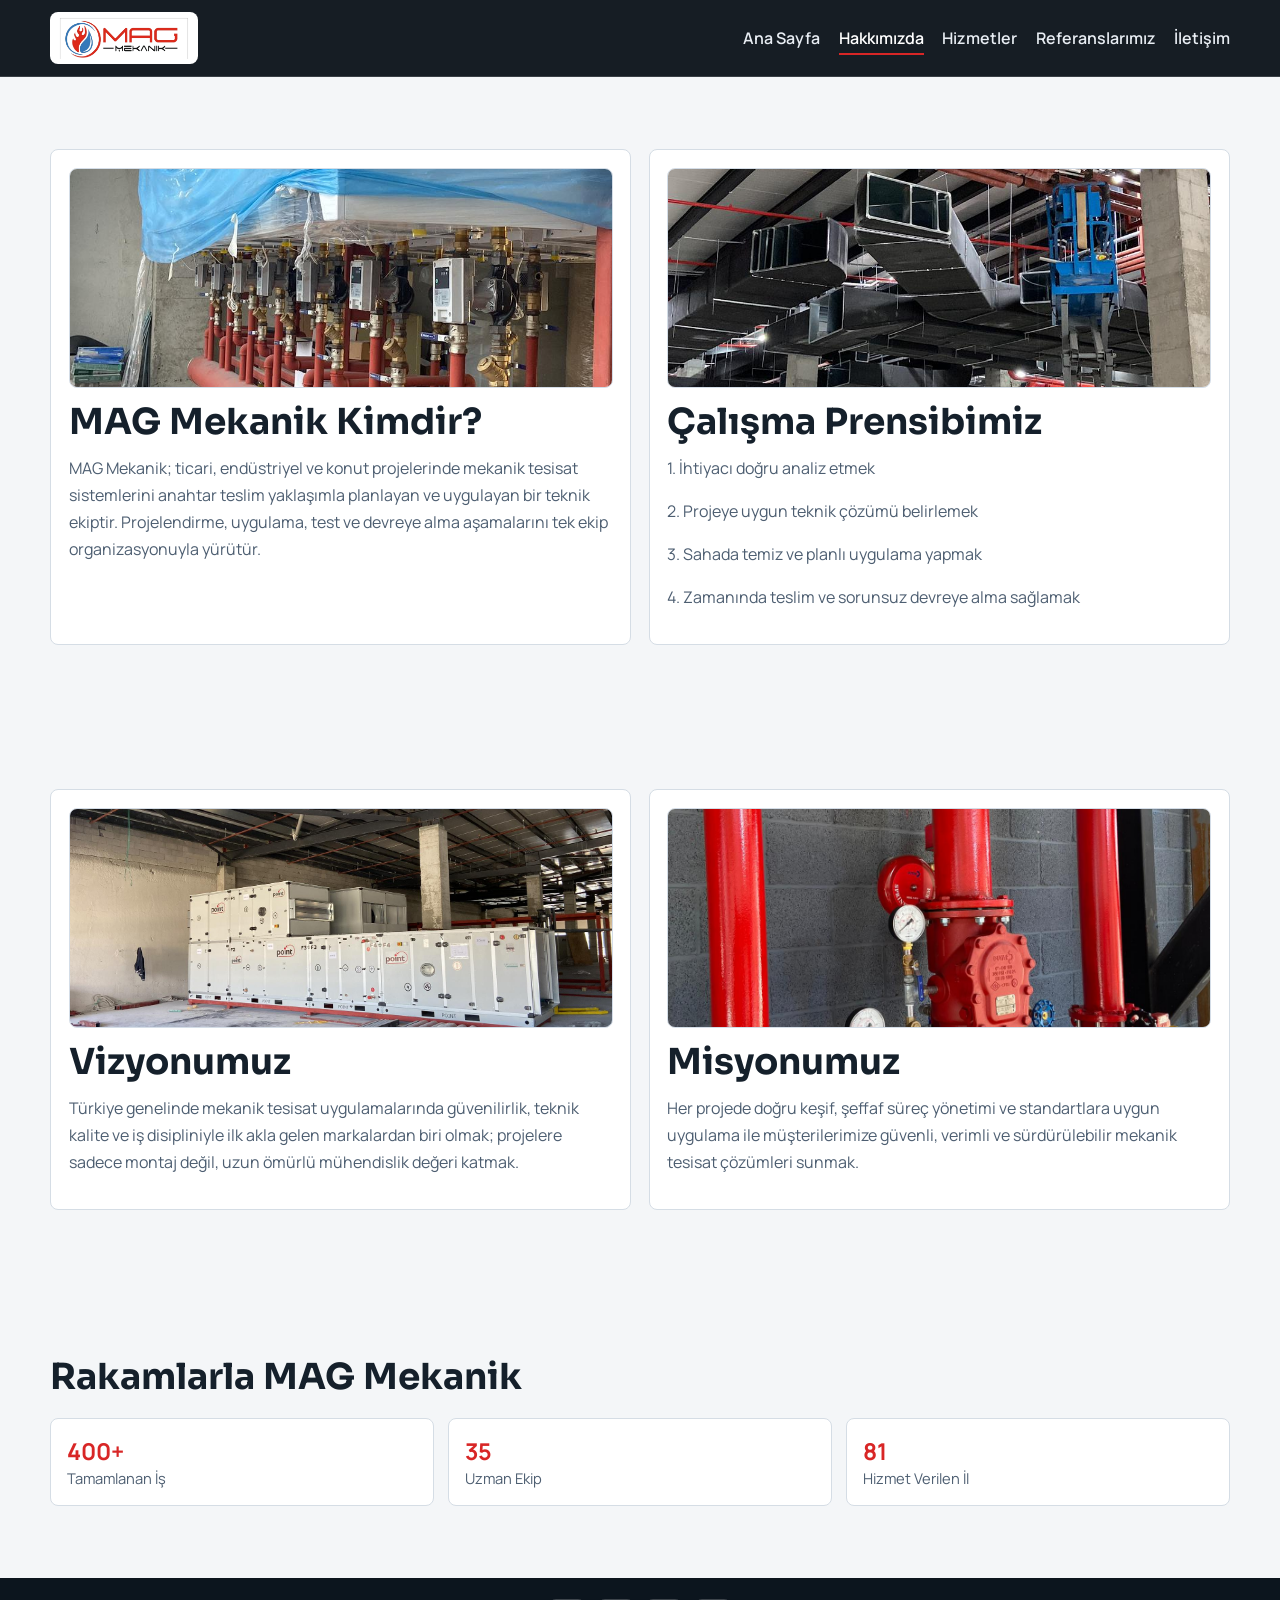
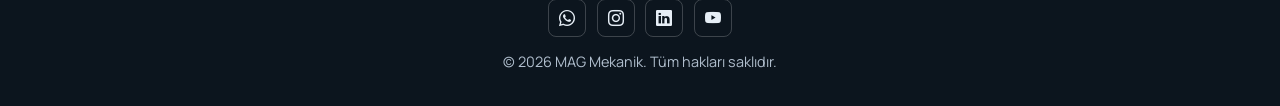
==== hakkimizda.html @ f4909c28 "Add files via upload" ====
<!DOCTYPE html>
<html lang="tr">
<head>
  <meta charset="UTF-8">
  <meta name="viewport" content="width=device-width, initial-scale=1.0">
  <title>MAG Mekanik | Hakkımızda</title>
  <meta name="description" content="MAG Mekanik hakkında bilgiler, çalışma prensipleri ve uzmanlık alanları.">
  <link rel="preconnect" href="https://fonts.googleapis.com">
  <link rel="preconnect" href="https://fonts.gstatic.com" crossorigin>
  <link href="https://fonts.googleapis.com/css2?family=Manrope:wght@400;500;600;700;800&family=Sora:wght@600;700;800&display=swap" rel="stylesheet">
  <link rel="stylesheet" href="https://cdn.jsdelivr.net/npm/bootstrap-icons@1.11.3/font/bootstrap-icons.min.css">
  <link rel="stylesheet" href="styles.css">
</head>
<body>
  <div class="page-wrap">
    <header class="topbar">
      <div class="container topbar-inner">
        <a class="brand" href="index.html" aria-label="MAG Mekanik">
          <img src="assets/mag-logo-clean.png" alt="MAG Mekanik logosu">
        </a>
        <button class="menu-btn" id="menuBtn" aria-label="Menüyü aç veya kapat">Menü</button>
        <ul class="menu" id="menu">
          <li><a href="index.html">Ana Sayfa</a></li>
          <li><a class="active" href="hakkimizda.html">Hakkımızda</a></li>
          <li><a href="hizmetler.html">Hizmetler</a></li>
          <li><a href="referanslar.html">Referanslarımız</a></li>
          <li><a href="iletisim.html">İletişim</a></li>
        </ul>
      </div>
    </header>

    <main>
      <section class="section">
        <div class="container">
          <div class="about-grid">
            <article class="panel about-card">
              <img class="about-thumb" src="assets/gallery/work-025.jpg" alt="MAG Mekanik saha uygulaması">
              <div>
                <h2>MAG Mekanik Kimdir?</h2>
                <p class="muted">
                  MAG Mekanik; ticari, endüstriyel ve konut projelerinde mekanik tesisat
                  sistemlerini anahtar teslim yaklaşımla planlayan ve uygulayan bir teknik ekiptir.
                  Projelendirme, uygulama, test ve devreye alma aşamalarını tek ekip organizasyonuyla yürütür.
                </p>
              </div>
            </article>

            <article class="panel about-card">
              <img class="about-thumb" src="assets/gallery/work-026.jpg" alt="MAG Mekanik proje süreci">
              <div>
                <h2>Çalışma Prensibimiz</h2>
                <p class="muted">1. İhtiyacı doğru analiz etmek</p>
                <p class="muted">2. Projeye uygun teknik çözümü belirlemek</p>
                <p class="muted">3. Sahada temiz ve planlı uygulama yapmak</p>
                <p class="muted">4. Zamanında teslim ve sorunsuz devreye alma sağlamak</p>
              </div>
            </article>
          </div>
        </div>
      </section>

      <section class="section">
        <div class="container">
          <div class="about-grid">
            <article class="panel about-card">
              <img class="about-thumb" src="assets/gallery/work-034.jpg" alt="MAG Mekanik kalite yaklaşımı">
              <div>
                <h2>Vizyonumuz</h2>
                <p class="muted">
                  Türkiye genelinde mekanik tesisat uygulamalarında güvenilirlik, teknik kalite
                  ve iş disipliniyle ilk akla gelen markalardan biri olmak; projelere sadece montaj değil,
                  uzun ömürlü mühendislik değeri katmak.
                </p>
              </div>
            </article>
            <article class="panel about-card">
              <img class="about-thumb" src="assets/gallery/work-032.jpg" alt="MAG Mekanik sürdürülebilir çözümler">
              <div>
                <h2>Misyonumuz</h2>
                <p class="muted">
                  Her projede doğru keşif, şeffaf süreç yönetimi ve standartlara uygun uygulama ile
                  müşterilerimize güvenli, verimli ve sürdürülebilir mekanik tesisat çözümleri sunmak.
                </p>
              </div>
            </article>
          </div>
        </div>
      </section>

      <section class="section">
        <div class="container">
          <h2>Rakamlarla MAG Mekanik</h2>
          <div class="stats-grid">
            <article><strong>400+</strong><span>Tamamlanan İş</span></article>
            <article><strong>35</strong><span>Uzman Ekip</span></article>
            <article><strong>81</strong><span>Hizmet Verilen İl</span></article>
          </div>
        </div>
      </section>
    </main>

    <footer class="footer">
      <div class="container">
        <div class="footer-social">
          <a href="https://wa.me/905415067615" target="_blank" rel="noopener noreferrer" aria-label="WhatsApp"><i class="bi bi-whatsapp"></i></a>
          <a href="https://www.instagram.com/" target="_blank" rel="noopener noreferrer" aria-label="Instagram"><i class="bi bi-instagram"></i></a>
          <a href="https://www.linkedin.com/" target="_blank" rel="noopener noreferrer" aria-label="LinkedIn"><i class="bi bi-linkedin"></i></a>
          <a href="https://www.youtube.com/" target="_blank" rel="noopener noreferrer" aria-label="YouTube"><i class="bi bi-youtube"></i></a>
        </div>
        <p>© <span id="year"></span> MAG Mekanik. Tüm hakları saklıdır.</p>
      </div>
    </footer>
  </div>
  <script src="main.js"></script>
</body>
</html>
---- styles.css ----
:root {
  --bg: #f4f6f8;
  --surface: #ffffff;
  --text: #15202b;
  --muted: #4d5e71;
  --line: #d5dde5;
  --brand-red: #d82626;
  --brand-blue: #2b7ec3;
  --dark: #0f1922;
}

*,
*::before,
*::after {
  box-sizing: border-box;
}

html {
  scroll-behavior: smooth;
}

body {
  margin: 0;
  font-family: "Manrope", sans-serif;
  color: var(--text);
  background: var(--bg);
}

a {
  color: inherit;
}

.container {
  width: min(1180px, calc(100% - 2.4rem));
  margin-inline: auto;
}

.page-wrap {
  min-height: 100vh;
  display: flex;
  flex-direction: column;
}

.topbar {
  position: sticky;
  top: 0;
  z-index: 30;
  background: rgba(10, 17, 25, 0.95);
  border-bottom: 1px solid rgba(255, 255, 255, 0.15);
  backdrop-filter: blur(4px);
}

.topbar-inner {
  display: flex;
  align-items: center;
  justify-content: space-between;
  min-height: 76px;
  gap: 1rem;
}

.brand {
  display: inline-flex;
  align-items: center;
  background: #fff;
  border-radius: 8px;
  padding: 0.3rem 0.55rem;
}

.brand img {
  height: 42px;
  width: auto;
  display: block;
}

.menu-btn {
  display: none;
  border: 1px solid rgba(255, 255, 255, 0.35);
  color: #fff;
  background: rgba(255, 255, 255, 0.12);
  border-radius: 8px;
  padding: 0.4rem 0.75rem;
  font: inherit;
  font-weight: 600;
}

.menu {
  list-style: none;
  display: flex;
  gap: 1.15rem;
  margin: 0;
  padding: 0;
}

.menu a {
  text-decoration: none;
  color: #e8edf3;
  font-weight: 600;
}

.menu a.active {
  color: #fff;
  border-bottom: 2px solid var(--brand-red);
  padding-bottom: 0.25rem;
}

.hero {
  position: relative;
  min-height: 72vh;
  color: #fff;
  display: grid;
  align-items: center;
  overflow: hidden;
}

.hero-slider {
  position: absolute;
  inset: 0;
}

.hero-slide {
  position: absolute;
  inset: 0;
  background-size: cover;
  background-position: center 42%;
  opacity: 0;
  transition: opacity 0.8s ease;
}

.hero-slide.active {
  opacity: 1;
}

.hero::before {
  content: "";
  position: absolute;
  inset: 0;
  background:
    linear-gradient(110deg, rgba(10, 17, 25, 0.9) 20%, rgba(10, 17, 25, 0.52) 65%, rgba(10, 17, 25, 0.25) 100%);
}

.hero-content {
  position: relative;
  z-index: 1;
  max-width: 740px;
  padding: 4.8rem 0;
}

.eyebrow {
  display: inline-block;
  border: 1px solid rgba(255, 255, 255, 0.25);
  border-radius: 999px;
  padding: 0.42rem 0.88rem;
  background: rgba(255, 255, 255, 0.1);
  font-size: 0.84rem;
  font-weight: 700;
  letter-spacing: 0.03em;
}

h1,
h2,
h3,
h4 {
  margin: 0;
  font-family: "Sora", sans-serif;
}

h1 {
  margin-top: 1rem;
  font-size: clamp(2rem, 4vw, 3.7rem);
  line-height: 1.14;
}

.hero p {
  max-width: 60ch;
  line-height: 1.7;
  margin: 1rem 0 0;
}

.button-row {
  display: flex;
  gap: 0.8rem;
  margin-top: 1.6rem;
  flex-wrap: wrap;
}

.btn {
  border-radius: 8px;
  padding: 0.76rem 1.2rem;
  text-decoration: none;
  border: 1px solid transparent;
  font-weight: 700;
}

.btn-primary {
  background: linear-gradient(120deg, var(--brand-red), #f05d5d);
  color: #240f0f;
}

.btn-ghost {
  border-color: rgba(255, 255, 255, 0.45);
  color: #fff;
  background: rgba(255, 255, 255, 0.08);
}

.section {
  padding: 4.5rem 0;
}

.section-dark {
  background: linear-gradient(180deg, #0f1822, #131f2b);
  color: #dbe6f1;
}

.section-dark .muted {
  color: #d0dde9;
}

.section-dark article {
  background: rgba(0, 0, 0, 0.28);
  border-color: rgba(255, 255, 255, 0.26);
}

.section-dark h3,
.section-dark p {
  color: #eef4fb;
}

.section h2 {
  font-size: clamp(1.5rem, 2.8vw, 2.35rem);
}

.muted {
  margin-top: 0.7rem;
  color: var(--muted);
  line-height: 1.68;
}

.split {
  display: grid;
  grid-template-columns: 1.1fr 1fr;
  gap: 1.4rem;
  align-items: start;
}

.panel {
  background: var(--surface);
  border: 1px solid var(--line);
  border-radius: 8px;
  padding: 1.1rem;
}

.about-grid {
  display: grid;
  grid-template-columns: 1fr 1fr;
  gap: 1.1rem;
}

.about-card {
  display: grid;
  grid-template-rows: 220px auto;
  gap: 0.7rem;
  height: 100%;
}

.about-thumb {
  width: 100%;
  height: 100%;
  object-fit: cover;
  border-radius: 8px;
  border: 1px solid #d4dde7;
}

.feature-grid {
  margin-top: 1.6rem;
  display: grid;
  grid-template-columns: repeat(5, minmax(0, 1fr));
  gap: 0.85rem;
}

.feature-card {
  position: relative;
  min-height: 220px;
  border-radius: 8px;
  overflow: hidden;
  color: #fff;
  text-decoration: none;
}

.feature-card::before {
  content: "";
  position: absolute;
  inset: 0;
  background-size: cover;
  background-position: center;
  filter: saturate(0.82) brightness(0.76);
}

.feature-card::after {
  content: "";
  position: absolute;
  inset: 0;
  background: linear-gradient(180deg, rgba(8, 12, 18, 0.2), rgba(8, 12, 18, 0.8));
}

.feature-card h3 {
  position: absolute;
  z-index: 1;
  bottom: 12px;
  left: 12px;
  right: 12px;
  font-size: 1rem;
  text-shadow: 0 2px 8px rgba(0, 0, 0, 0.6);
}

.feature-1::before { background-image: url("assets/gallery/work-031.jpg"); }
.feature-2::before { background-image: url("assets/gallery/work-023.jpg"); }
.feature-3::before { background-image: url("assets/gallery/work-021.jpg"); }
.feature-4::before { background-image: url("assets/gallery/work-040.jpg"); }
.feature-5::before { background-image: url("assets/gallery/work-033.jpg"); }

.service-grid,
.stats-grid {
  margin-top: 1.2rem;
  display: grid;
  grid-template-columns: repeat(3, minmax(0, 1fr));
  gap: 0.85rem;
}

.service-grid article,
.stats-grid article {
  background: #fff;
  border: 1px solid var(--line);
  border-radius: 8px;
  padding: 1rem;
}

.service-photo-grid .service-photo-card {
  position: relative;
  min-height: 260px;
  color: #fff;
  overflow: hidden;
  border-color: rgba(255, 255, 255, 0.15);
}

.service-photo-grid .service-photo-card::before {
  content: "";
  position: absolute;
  inset: 0;
  background-size: cover;
  background-position: center;
  filter: saturate(0.9) brightness(0.78);
}

.service-photo-grid .service-photo-card::after {
  content: "";
  position: absolute;
  inset: 0;
  background: linear-gradient(180deg, rgba(7, 10, 15, 0.12), rgba(7, 10, 15, 0.84));
}

.service-photo-grid .service-photo-card h3,
.service-photo-grid .service-photo-card p {
  position: relative;
  z-index: 1;
  color: #f4f8fc;
}

.service-photo-grid .service-photo-card h3 {
  margin-top: auto;
  font-size: 1.04rem;
}

.service-photo-grid .service-photo-card p {
  color: #dce7f2;
}

.service-photo-grid .svc-1::before { background-image: url("assets/gallery/work-031.jpg"); }
.service-photo-grid .svc-2::before { background-image: url("assets/gallery/work-023.jpg"); }
.service-photo-grid .svc-3::before { background-image: url("assets/gallery/work-021.jpg"); }
.service-photo-grid .svc-4::before { background-image: url("assets/gallery/work-040.jpg"); }
.service-photo-grid .svc-5::before { background-image: url("assets/gallery/work-033.jpg"); }
.service-photo-grid .svc-6::before { background-image: url("assets/gallery/work-035.jpg"); }

.timeline-wrap {
  background: #fff;
  border: 1px solid var(--line);
  border-radius: 8px;
  padding: 1.2rem;
}

.timeline-grid {
  margin-top: 1.1rem;
  display: grid;
  grid-template-columns: repeat(4, minmax(0, 1fr));
  gap: 0.85rem;
}

.timeline-grid article {
  background: #f9fbfd;
  border: 1px solid #dbe3eb;
  border-radius: 8px;
  padding: 0.95rem;
}

.timeline-grid strong {
  color: var(--brand-red);
  font-family: "Sora", sans-serif;
  font-size: 1.05rem;
}

.timeline-grid h3 {
  margin-top: 0.4rem;
  font-size: 1rem;
}

.cta-band {
  background: #fff;
  border: 1px solid var(--line);
  border-radius: 8px;
  padding: 1.4rem;
  display: grid;
  grid-template-columns: 1fr auto;
  align-items: center;
  gap: 1rem;
}

.stats-grid strong {
  display: block;
  color: var(--brand-red);
  font-size: 1.45rem;
}

.stats-grid span {
  color: var(--muted);
  font-size: 0.92rem;
}

.ref-head {
  display: flex;
  align-items: baseline;
  justify-content: space-between;
  gap: 1rem;
}

.ref-head a {
  text-decoration: none;
  color: var(--brand-blue);
  font-weight: 700;
}

.gallery-video {
  margin-top: 1rem;
  border-radius: 8px;
  overflow: hidden;
  border: 1px solid var(--line);
  background: #000;
}

.gallery-video video {
  width: 100%;
  display: block;
  max-height: 460px;
}

.gallery-grid {
  margin-top: 1rem;
  columns: 4 220px;
  column-gap: 0.9rem;
}

.gallery-grid a {
  display: block;
  margin-bottom: 0.9rem;
  border-radius: 8px;
  overflow: hidden;
  border: 1px solid var(--line);
  break-inside: avoid;
}

.gallery-grid img {
  width: 100%;
  height: auto;
  display: block;
}

.contact-page .section {
  padding-top: 3rem;
}

.contact-block h3 {
  margin-top: 1.05rem;
  font-size: 1.03rem;
  font-family: "Manrope", sans-serif;
}

.contact-block p {
  margin: 0.5rem 0;
  line-height: 1.65;
  color: #273646;
}

.map-wrap {
  margin-top: 1rem;
  border: 1px solid var(--line);
  border-radius: 8px;
  overflow: hidden;
}

.map-wrap iframe {
  width: 100%;
  height: 380px;
  border: 0;
  display: block;
}

.contact-form {
  margin-top: 1rem;
  display: grid;
  gap: 0.45rem;
}

.contact-form label {
  font-size: 0.92rem;
}

.contact-form input,
.contact-form textarea {
  font: inherit;
  border: 1px solid #c7d2dd;
  border-radius: 8px;
  padding: 0.7rem 0.8rem;
  background: #fff;
}

.footer {
  margin-top: auto;
  background: #0c151e;
  color: #b0becd;
  text-align: center;
  font-size: 0.9rem;
  padding: 1.3rem 0;
}

.footer-social {
  display: flex;
  align-items: center;
  justify-content: center;
  gap: 0.65rem;
  margin-bottom: 0.8rem;
}

.footer-social a {
  width: 38px;
  height: 38px;
  border-radius: 8px;
  border: 1px solid rgba(255, 255, 255, 0.2);
  display: inline-flex;
  align-items: center;
  justify-content: center;
  text-decoration: none;
  color: #e6eef6;
  transition: transform 0.2s ease, border-color 0.2s ease, background 0.2s ease;
}

.footer-social a:hover {
  transform: translateY(-2px);
  border-color: rgba(255, 255, 255, 0.45);
  background: rgba(255, 255, 255, 0.08);
}

.footer-social i {
  font-size: 1rem;
}

@media (max-width: 1080px) {
  .feature-grid {
    grid-template-columns: repeat(3, minmax(0, 1fr));
  }

  .timeline-grid {
    grid-template-columns: repeat(2, minmax(0, 1fr));
  }
}

@media (max-width: 900px) {
  .split,
  .service-grid,
  .stats-grid {
    grid-template-columns: 1fr 1fr;
  }

  .about-grid {
    grid-template-columns: 1fr;
  }

  .cta-band {
    grid-template-columns: 1fr;
  }

  .menu-btn {
    display: inline-block;
  }

  .menu {
    position: absolute;
    right: 1.2rem;
    top: 74px;
    width: min(290px, calc(100% - 2.4rem));
    border: 1px solid rgba(255, 255, 255, 0.2);
    border-radius: 8px;
    display: none;
    flex-direction: column;
    padding: 0.85rem;
    background: rgba(12, 21, 30, 0.98);
  }

  .menu.open {
    display: flex;
  }

  .gallery-grid {
    columns: 3 180px;
  }
}

@media (max-width: 680px) {
  .container {
    width: min(1180px, calc(100% - 1.2rem));
  }

  .feature-grid,
  .split,
  .about-grid,
  .service-grid,
  .stats-grid,
  .timeline-grid {
    grid-template-columns: 1fr;
  }

  .section {
    padding: 3.4rem 0;
  }

  .gallery-grid {
    columns: 2 140px;
  }
}
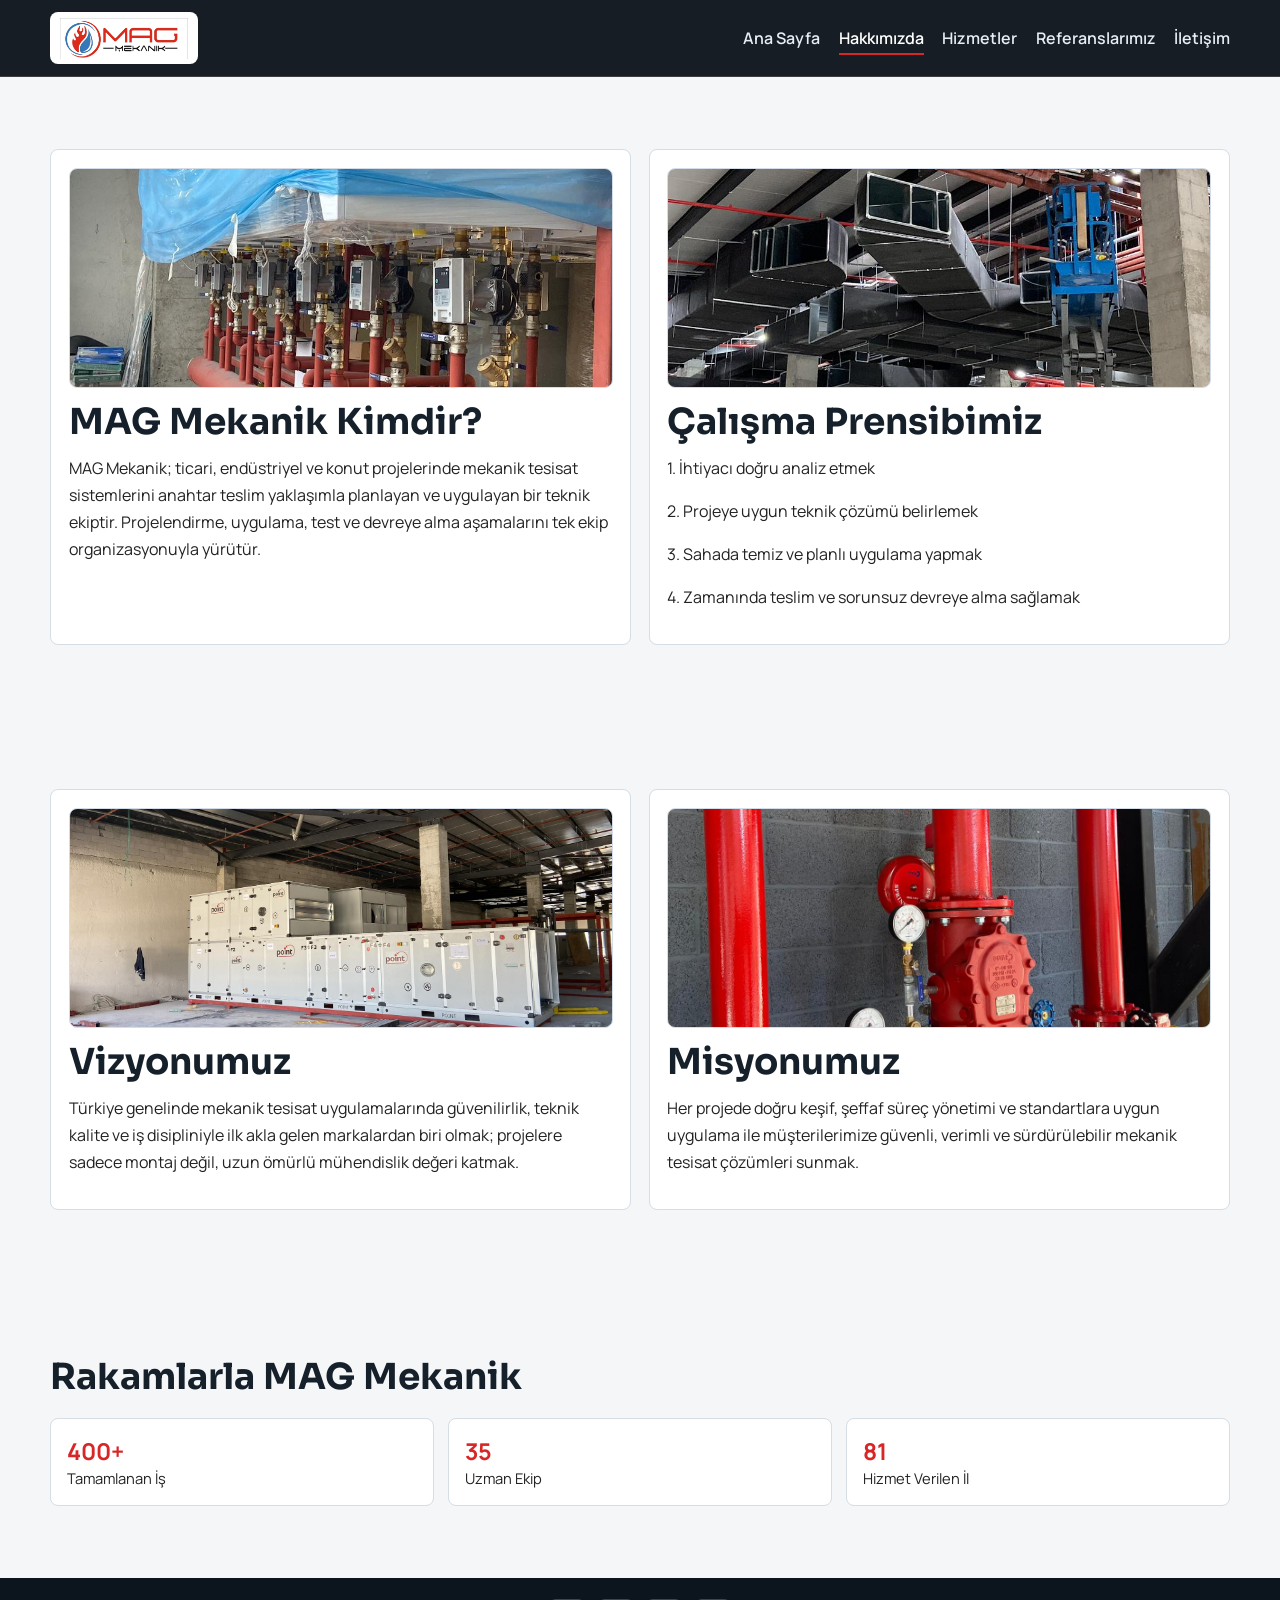
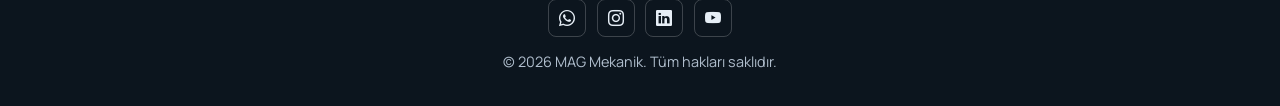
==== commit 9dc03040: "Update hakkimizda.html" ====
--- a/hakkimizda.html
+++ b/hakkimizda.html
@@ -4,6 +4,7 @@
   <meta charset="UTF-8">
   <meta name="viewport" content="width=device-width, initial-scale=1.0">
   <title>MAG Mekanik | Hakkımızda</title>
+  <link rel="icon" type="image/png" href="favicon.png.png">
   <meta name="description" content="MAG Mekanik hakkında bilgiler, çalışma prensipleri ve uzmanlık alanları.">
   <link rel="preconnect" href="https://fonts.googleapis.com">
   <link rel="preconnect" href="https://fonts.gstatic.com" crossorigin>
--- a/styles.css
+++ b/styles.css
@@ -2,7 +2,7 @@
   --bg: #f4f6f8;
   --surface: #ffffff;
   --text: #15202b;
-  --muted: #4d5e71;
+  --muted: #222222;
   --line: #d5dde5;
   --brand-red: #d82626;
   --brand-blue: #2b7ec3;
@@ -375,10 +375,10 @@
 }
 
 .service-photo-grid .svc-1::before { background-image: url("assets/gallery/work-031.jpg"); }
-.service-photo-grid .svc-2::before { background-image: url("assets/gallery/work-023.jpg"); }
+.service-photo-grid .svc-2::before { background-image: url("assets/gallery/work1.jpeg"); }
 .service-photo-grid .svc-3::before { background-image: url("assets/gallery/work-021.jpg"); }
 .service-photo-grid .svc-4::before { background-image: url("assets/gallery/work-040.jpg"); }
-.service-photo-grid .svc-5::before { background-image: url("assets/gallery/work-033.jpg"); }
+.service-photo-grid .svc-5::before { background-image: url("assets/gallery/work-017.jpg"); }
 .service-photo-grid .svc-6::before { background-image: url("assets/gallery/work-035.jpg"); }
 
 .timeline-wrap {
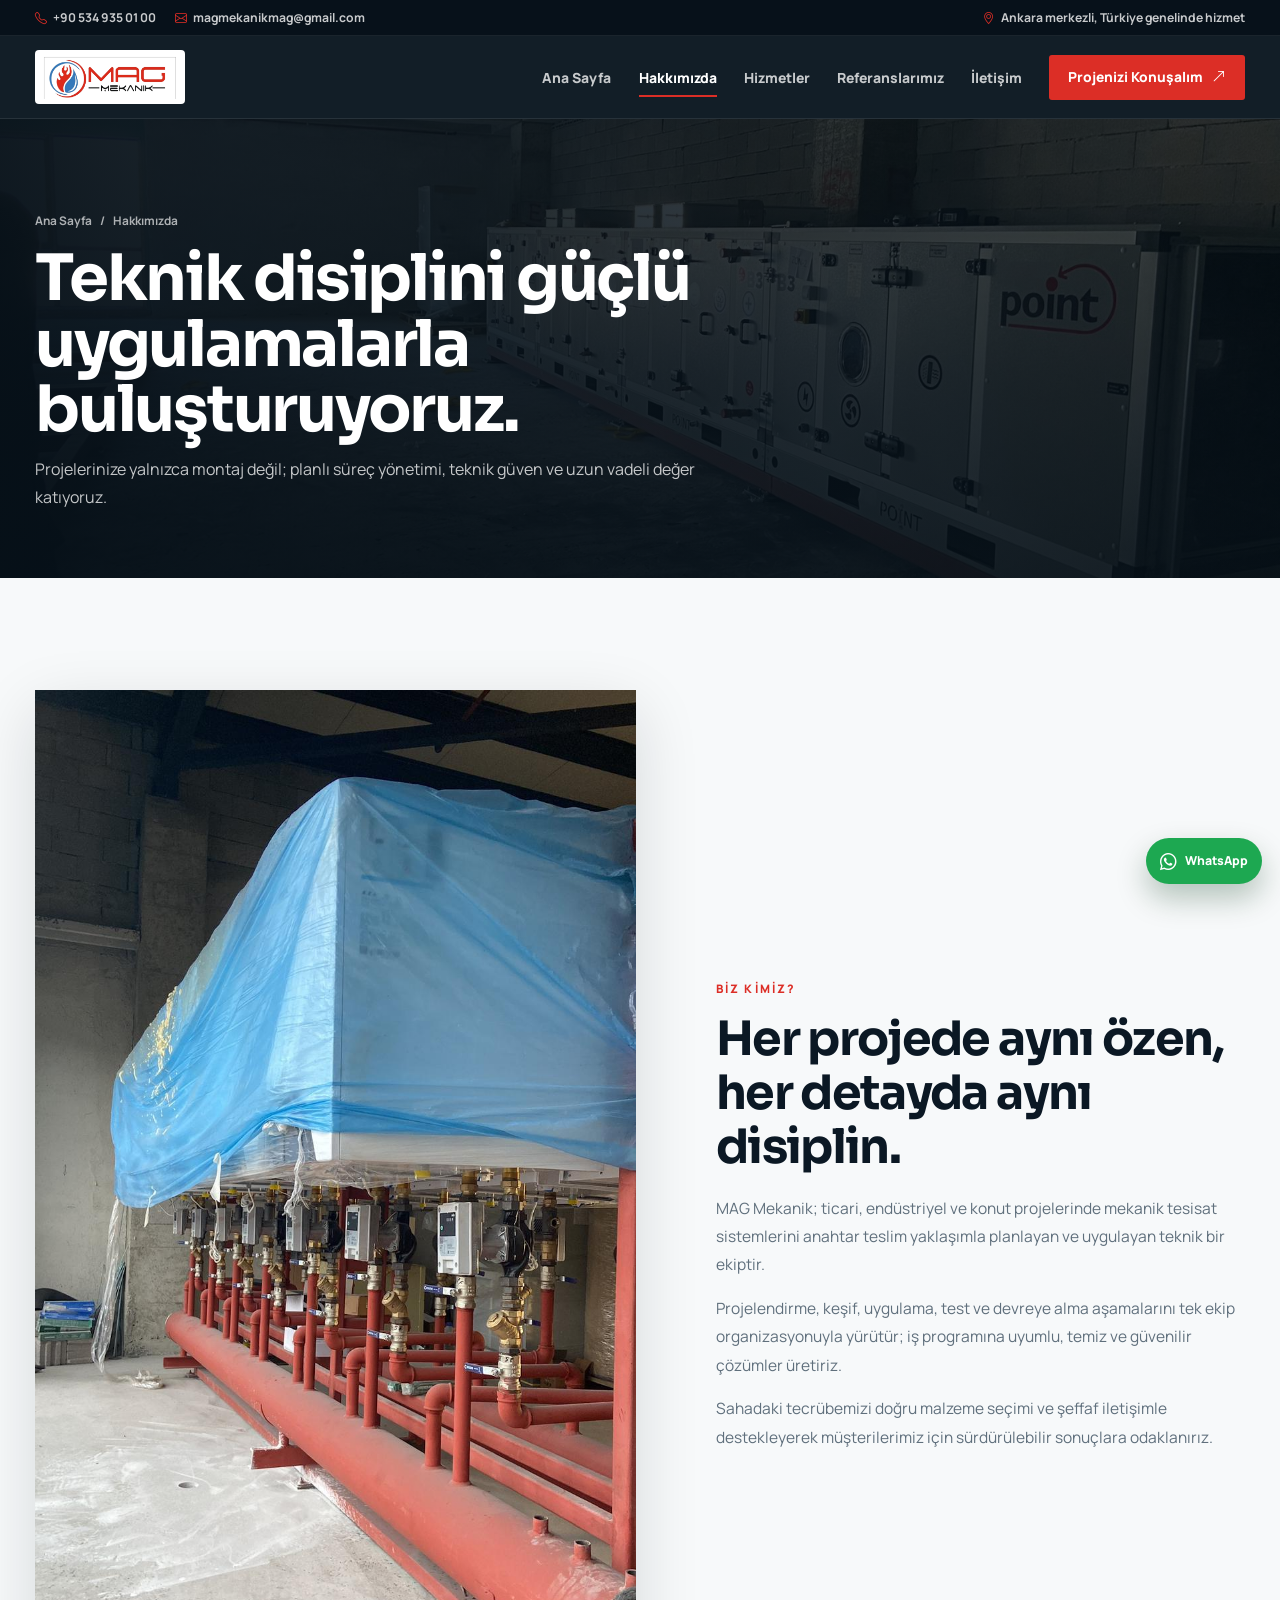
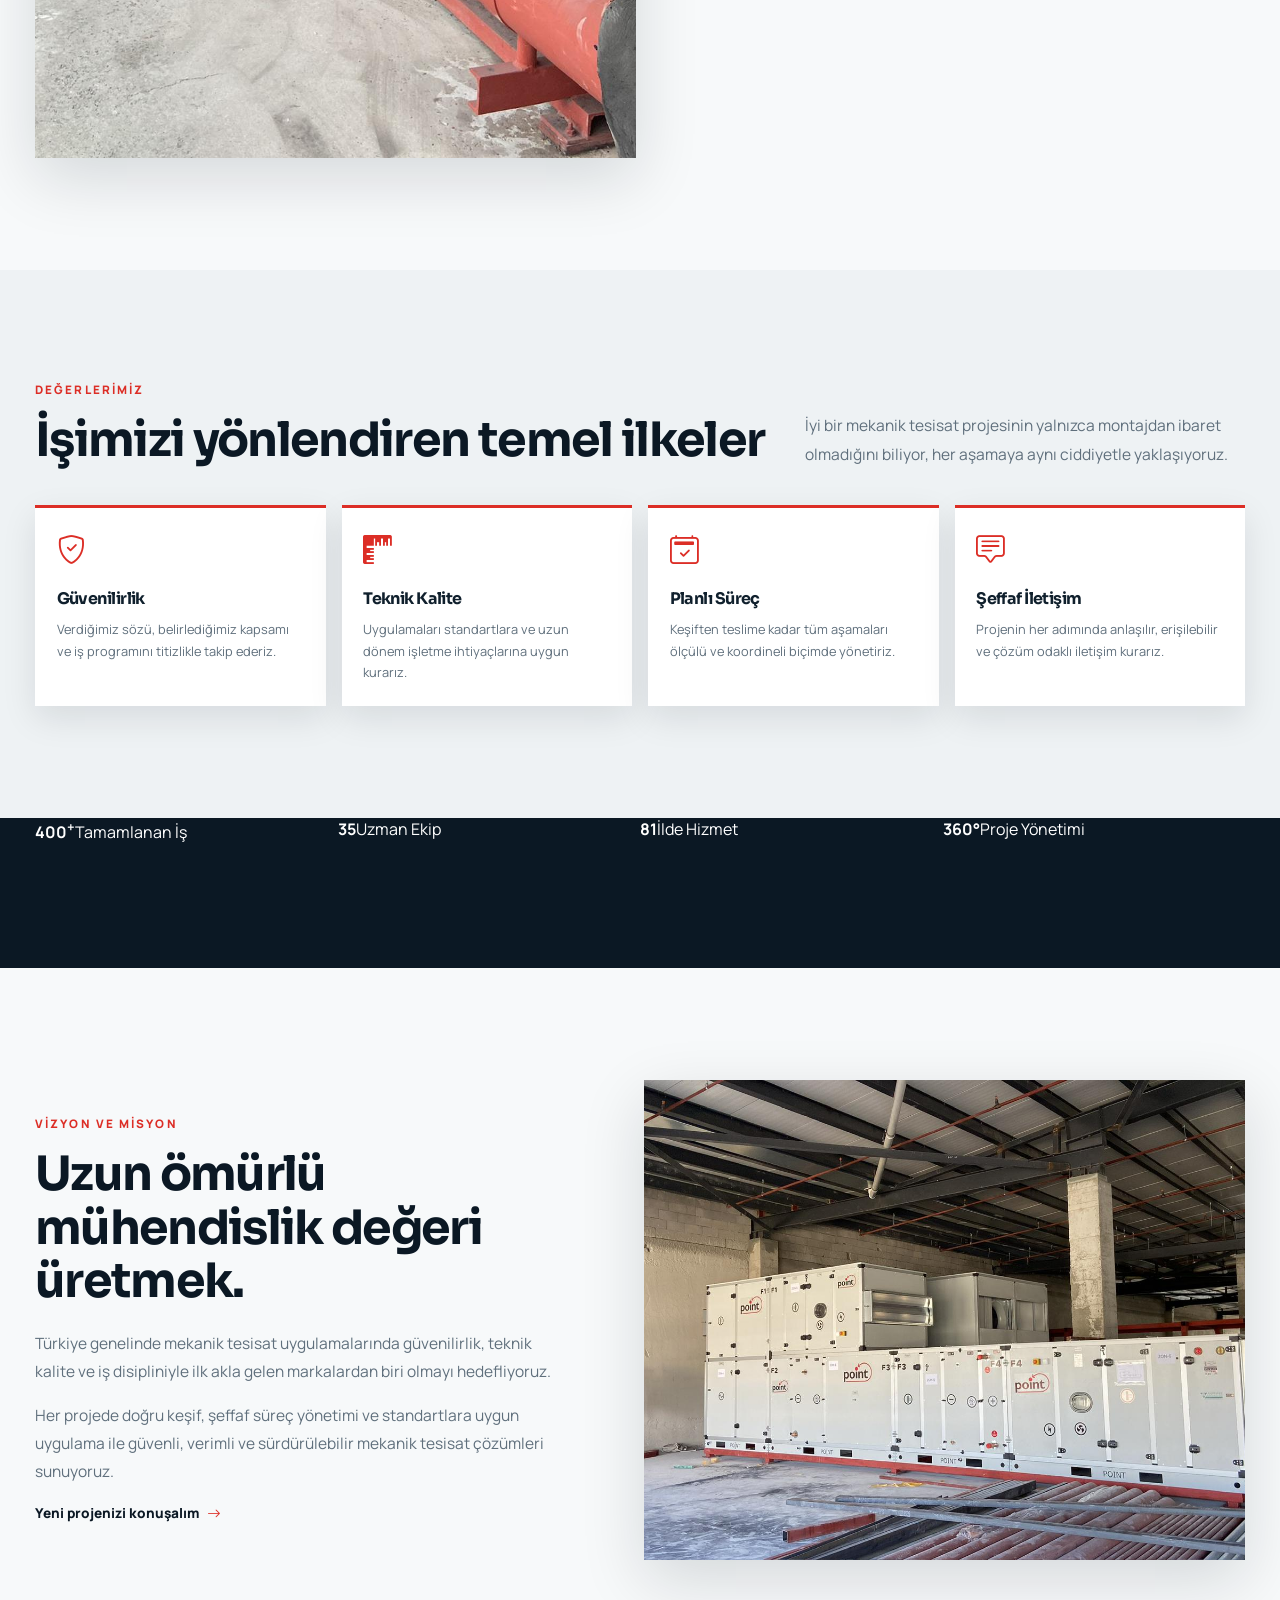
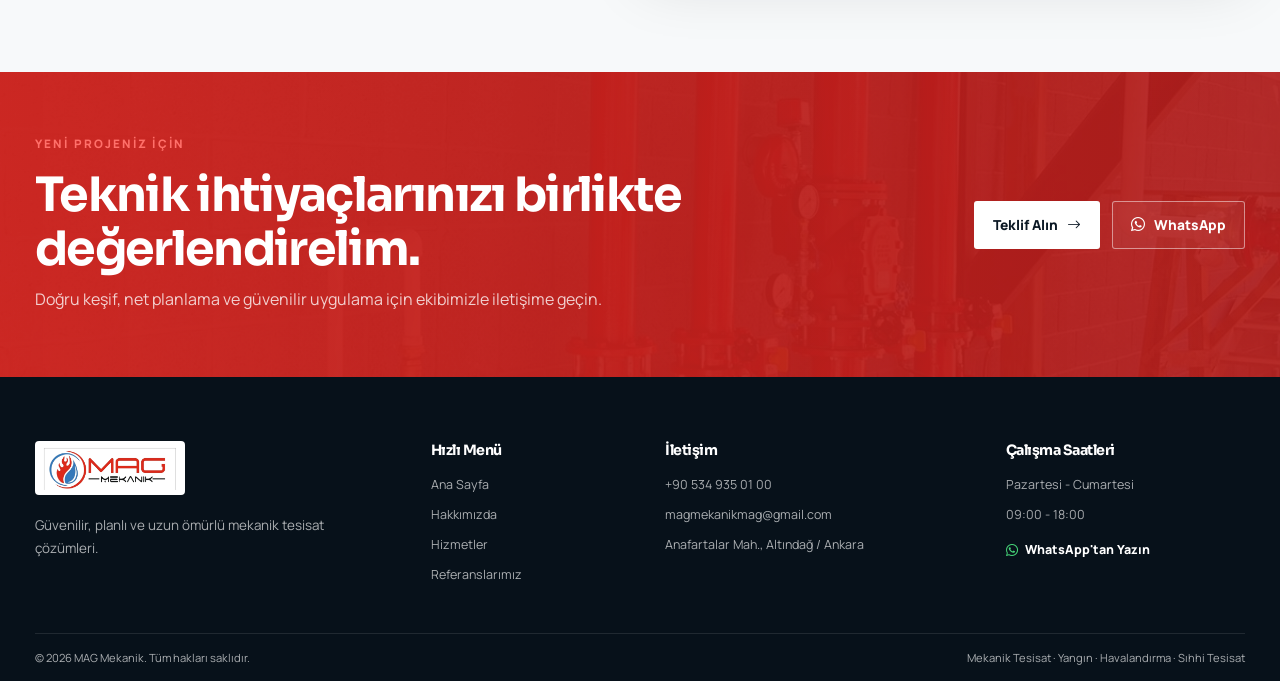
==== commit 3b14b0ce: "Add files via upload" ====
--- a/hakkimizda.html
+++ b/hakkimizda.html
@@ -3,9 +3,9 @@
 <head>
   <meta charset="UTF-8">
   <meta name="viewport" content="width=device-width, initial-scale=1.0">
-  <title>MAG Mekanik | Hakkımızda</title>
-  <link rel="icon" type="image/png" href="favicon.png.png">
-  <meta name="description" content="MAG Mekanik hakkında bilgiler, çalışma prensipleri ve uzmanlık alanları.">
+  <title>Hakkımızda | MAG Mekanik</title>
+  <meta name="description" content="MAG Mekanik'in kurumsal yaklaşımı, çalışma prensipleri, vizyonu ve mekanik tesisat uygulamalarındaki uzmanlığı hakkında bilgi alın.">
+  <link rel="icon" type="image/png" href="favicon.png">
   <link rel="preconnect" href="https://fonts.googleapis.com">
   <link rel="preconnect" href="https://fonts.gstatic.com" crossorigin>
   <link href="https://fonts.googleapis.com/css2?family=Manrope:wght@400;500;600;700;800&family=Sora:wght@600;700;800&display=swap" rel="stylesheet">
@@ -13,104 +13,133 @@
   <link rel="stylesheet" href="styles.css">
 </head>
 <body>
-  <div class="page-wrap">
-    <header class="topbar">
-      <div class="container topbar-inner">
-        <a class="brand" href="index.html" aria-label="MAG Mekanik">
-          <img src="assets/mag-logo-clean.png" alt="MAG Mekanik logosu">
-        </a>
-        <button class="menu-btn" id="menuBtn" aria-label="Menüyü aç veya kapat">Menü</button>
-        <ul class="menu" id="menu">
-          <li><a href="index.html">Ana Sayfa</a></li>
-          <li><a class="active" href="hakkimizda.html">Hakkımızda</a></li>
-          <li><a href="hizmetler.html">Hizmetler</a></li>
-          <li><a href="referanslar.html">Referanslarımız</a></li>
-          <li><a href="iletisim.html">İletişim</a></li>
-        </ul>
+  <div class="site-shell">
+    <div class="utility-bar">
+      <div class="container utility-inner">
+        <div class="utility-links">
+          <a href="tel:+905349350100"><i class="bi bi-telephone"></i> +90 534 935 01 00</a>
+          <a href="mailto:magmekanikmag@gmail.com"><i class="bi bi-envelope"></i> magmekanikmag@gmail.com</a>
+        </div>
+        <span><i class="bi bi-geo-alt"></i> Ankara merkezli, Türkiye genelinde hizmet</span>
+      </div>
+    </div>
+    <header class="site-header">
+      <div class="container header-inner">
+        <a class="brand" href="index.html" aria-label="MAG Mekanik ana sayfa"><img src="assets/mag-logo-clean.png" alt="MAG Mekanik logosu"></a>
+        <button class="menu-toggle" id="menuToggle" type="button" aria-label="Menüyü aç veya kapat" aria-expanded="false" aria-controls="siteNav"><span></span><span></span><span></span></button>
+        <nav class="site-nav" id="siteNav" aria-label="Ana menü">
+          <a href="index.html">Ana Sayfa</a>
+          <a class="active" href="hakkimizda.html">Hakkımızda</a>
+          <a href="hizmetler.html">Hizmetler</a>
+          <a href="referanslar.html">Referanslarımız</a>
+          <a href="iletisim.html">İletişim</a>
+          <a class="nav-cta" href="iletisim.html"><span>Projenizi Konuşalım</span><i class="bi bi-arrow-up-right"></i></a>
+        </nav>
       </div>
     </header>
 
     <main>
+      <section class="page-hero" style="background-image:url('assets/gallery/work-036.jpg')">
+        <div class="container page-hero-inner reveal">
+          <div class="breadcrumbs"><a href="index.html">Ana Sayfa</a><span>/</span><span>Hakkımızda</span></div>
+          <h1>Teknik disiplini güçlü uygulamalarla buluşturuyoruz.</h1>
+          <p>Projelerinize yalnızca montaj değil; planlı süreç yönetimi, teknik güven ve uzun vadeli değer katıyoruz.</p>
+        </div>
+      </section>
+
       <section class="section">
-        <div class="container">
-          <div class="about-grid">
-            <article class="panel about-card">
-              <img class="about-thumb" src="assets/gallery/work-025.jpg" alt="MAG Mekanik saha uygulaması">
-              <div>
-                <h2>MAG Mekanik Kimdir?</h2>
-                <p class="muted">
-                  MAG Mekanik; ticari, endüstriyel ve konut projelerinde mekanik tesisat
-                  sistemlerini anahtar teslim yaklaşımla planlayan ve uygulayan bir teknik ekiptir.
-                  Projelendirme, uygulama, test ve devreye alma aşamalarını tek ekip organizasyonuyla yürütür.
-                </p>
-              </div>
-            </article>
-
-            <article class="panel about-card">
-              <img class="about-thumb" src="assets/gallery/work-026.jpg" alt="MAG Mekanik proje süreci">
-              <div>
-                <h2>Çalışma Prensibimiz</h2>
-                <p class="muted">1. İhtiyacı doğru analiz etmek</p>
-                <p class="muted">2. Projeye uygun teknik çözümü belirlemek</p>
-                <p class="muted">3. Sahada temiz ve planlı uygulama yapmak</p>
-                <p class="muted">4. Zamanında teslim ve sorunsuz devreye alma sağlamak</p>
-              </div>
-            </article>
+        <div class="container content-grid">
+          <div class="content-media reveal"><img src="assets/gallery/work-025.jpg" alt="MAG Mekanik saha uygulaması"></div>
+          <div class="section-copy reveal">
+            <p class="section-tag">BİZ KİMİZ?</p>
+            <h2>Her projede aynı özen, her detayda aynı disiplin.</h2>
+            <p>
+              MAG Mekanik; ticari, endüstriyel ve konut projelerinde mekanik tesisat sistemlerini
+              anahtar teslim yaklaşımla planlayan ve uygulayan teknik bir ekiptir.
+            </p>
+            <p>
+              Projelendirme, keşif, uygulama, test ve devreye alma aşamalarını tek ekip
+              organizasyonuyla yürütür; iş programına uyumlu, temiz ve güvenilir çözümler üretiriz.
+            </p>
+            <p>
+              Sahadaki tecrübemizi doğru malzeme seçimi ve şeffaf iletişimle destekleyerek
+              müşterilerimiz için sürdürülebilir sonuçlara odaklanırız.
+            </p>
           </div>
         </div>
       </section>
 
-      <section class="section">
+      <section class="section services-section">
         <div class="container">
-          <div class="about-grid">
-            <article class="panel about-card">
-              <img class="about-thumb" src="assets/gallery/work-034.jpg" alt="MAG Mekanik kalite yaklaşımı">
-              <div>
-                <h2>Vizyonumuz</h2>
-                <p class="muted">
-                  Türkiye genelinde mekanik tesisat uygulamalarında güvenilirlik, teknik kalite
-                  ve iş disipliniyle ilk akla gelen markalardan biri olmak; projelere sadece montaj değil,
-                  uzun ömürlü mühendislik değeri katmak.
-                </p>
-              </div>
-            </article>
-            <article class="panel about-card">
-              <img class="about-thumb" src="assets/gallery/work-032.jpg" alt="MAG Mekanik sürdürülebilir çözümler">
-              <div>
-                <h2>Misyonumuz</h2>
-                <p class="muted">
-                  Her projede doğru keşif, şeffaf süreç yönetimi ve standartlara uygun uygulama ile
-                  müşterilerimize güvenli, verimli ve sürdürülebilir mekanik tesisat çözümleri sunmak.
-                </p>
-              </div>
-            </article>
+          <div class="section-heading reveal">
+            <div>
+              <p class="section-tag">DEĞERLERİMİZ</p>
+              <h2>İşimizi yönlendiren temel ilkeler</h2>
+            </div>
+            <p>İyi bir mekanik tesisat projesinin yalnızca montajdan ibaret olmadığını biliyor, her aşamaya aynı ciddiyetle yaklaşıyoruz.</p>
+          </div>
+          <div class="value-grid">
+            <article class="value-card reveal"><i class="bi bi-shield-check"></i><h3>Güvenilirlik</h3><p>Verdiğimiz sözü, belirlediğimiz kapsamı ve iş programını titizlikle takip ederiz.</p></article>
+            <article class="value-card reveal"><i class="bi bi-rulers"></i><h3>Teknik Kalite</h3><p>Uygulamaları standartlara ve uzun dönem işletme ihtiyaçlarına uygun kurarız.</p></article>
+            <article class="value-card reveal"><i class="bi bi-calendar2-check"></i><h3>Planlı Süreç</h3><p>Keşiften teslime kadar tüm aşamaları ölçülü ve koordineli biçimde yönetiriz.</p></article>
+            <article class="value-card reveal"><i class="bi bi-chat-square-text"></i><h3>Şeffaf İletişim</h3><p>Projenin her adımında anlaşılır, erişilebilir ve çözüm odaklı iletişim kurarız.</p></article>
           </div>
         </div>
       </section>
 
+      <section class="stats-dark">
+        <div class="container metrics-grid">
+          <article><strong>400<sup>+</sup></strong><span>Tamamlanan İş</span></article>
+          <article><strong>35</strong><span>Uzman Ekip</span></article>
+          <article><strong>81</strong><span>İlde Hizmet</span></article>
+          <article><strong>360°</strong><span>Proje Yönetimi</span></article>
+        </div>
+      </section>
+
       <section class="section">
-        <div class="container">
-          <h2>Rakamlarla MAG Mekanik</h2>
-          <div class="stats-grid">
-            <article><strong>400+</strong><span>Tamamlanan İş</span></article>
-            <article><strong>35</strong><span>Uzman Ekip</span></article>
-            <article><strong>81</strong><span>Hizmet Verilen İl</span></article>
+        <div class="container content-grid reverse">
+          <div class="content-media reveal"><img src="assets/gallery/work-034.jpg" alt="MAG Mekanik kalite yaklaşımı"></div>
+          <div class="section-copy reveal">
+            <p class="section-tag">VİZYON VE MİSYON</p>
+            <h2>Uzun ömürlü mühendislik değeri üretmek.</h2>
+            <p>
+              Türkiye genelinde mekanik tesisat uygulamalarında güvenilirlik, teknik kalite
+              ve iş disipliniyle ilk akla gelen markalardan biri olmayı hedefliyoruz.
+            </p>
+            <p>
+              Her projede doğru keşif, şeffaf süreç yönetimi ve standartlara uygun uygulama ile
+              güvenli, verimli ve sürdürülebilir mekanik tesisat çözümleri sunuyoruz.
+            </p>
+            <a class="text-link" href="iletisim.html">Yeni projenizi konuşalım <i class="bi bi-arrow-right"></i></a>
+          </div>
+        </div>
+      </section>
+
+      <section class="cta-section">
+        <div class="container cta-inner reveal">
+          <div>
+            <p class="section-tag section-tag-light">YENİ PROJENİZ İÇİN</p>
+            <h2>Teknik ihtiyaçlarınızı birlikte değerlendirelim.</h2>
+            <p>Doğru keşif, net planlama ve güvenilir uygulama için ekibimizle iletişime geçin.</p>
+          </div>
+          <div class="cta-actions">
+            <a class="btn btn-light" href="iletisim.html">Teklif Alın <i class="bi bi-arrow-right"></i></a>
+            <a class="btn btn-outline-light" href="https://wa.me/905415067615" target="_blank" rel="noopener noreferrer"><i class="bi bi-whatsapp"></i> WhatsApp</a>
           </div>
         </div>
       </section>
     </main>
 
-    <footer class="footer">
-      <div class="container">
-        <div class="footer-social">
-          <a href="https://wa.me/905415067615" target="_blank" rel="noopener noreferrer" aria-label="WhatsApp"><i class="bi bi-whatsapp"></i></a>
-          <a href="https://www.instagram.com/" target="_blank" rel="noopener noreferrer" aria-label="Instagram"><i class="bi bi-instagram"></i></a>
-          <a href="https://www.linkedin.com/" target="_blank" rel="noopener noreferrer" aria-label="LinkedIn"><i class="bi bi-linkedin"></i></a>
-          <a href="https://www.youtube.com/" target="_blank" rel="noopener noreferrer" aria-label="YouTube"><i class="bi bi-youtube"></i></a>
-        </div>
-        <p>© <span id="year"></span> MAG Mekanik. Tüm hakları saklıdır.</p>
+    <footer class="site-footer">
+      <div class="container footer-grid">
+        <div class="footer-brand"><a class="brand" href="index.html"><img src="assets/mag-logo-clean.png" alt="MAG Mekanik logosu"></a><p>Güvenilir, planlı ve uzun ömürlü mekanik tesisat çözümleri.</p></div>
+        <div><h3>Hızlı Menü</h3><ul class="footer-links"><li><a href="index.html">Ana Sayfa</a></li><li><a href="hakkimizda.html">Hakkımızda</a></li><li><a href="hizmetler.html">Hizmetler</a></li><li><a href="referanslar.html">Referanslarımız</a></li></ul></div>
+        <div><h3>İletişim</h3><ul class="footer-links"><li><a href="tel:+905349350100">+90 534 935 01 00</a></li><li><a href="mailto:magmekanikmag@gmail.com">magmekanikmag@gmail.com</a></li><li><a href="iletisim.html">Anafartalar Mah., Altındağ / Ankara</a></li></ul></div>
+        <div><h3>Çalışma Saatleri</h3><ul class="footer-links"><li>Pazartesi - Cumartesi</li><li>09:00 - 18:00</li></ul><a class="footer-whatsapp" href="https://wa.me/905415067615" target="_blank" rel="noopener noreferrer"><i class="bi bi-whatsapp"></i> WhatsApp'tan Yazın</a></div>
       </div>
+      <div class="container footer-bottom"><p>© <span data-year></span> MAG Mekanik. Tüm hakları saklıdır.</p><span>Mekanik Tesisat · Yangın · Havalandırma · Sıhhi Tesisat</span></div>
     </footer>
+    <a class="floating-whatsapp" href="https://wa.me/905415067615" target="_blank" rel="noopener noreferrer" aria-label="WhatsApp'tan yazın"><i class="bi bi-whatsapp"></i><span>WhatsApp</span></a>
   </div>
   <script src="main.js"></script>
 </body>
--- a/styles.css
+++ b/styles.css
@@ -1,12 +1,19 @@
 :root {
-  --bg: #f4f6f8;
-  --surface: #ffffff;
-  --text: #15202b;
-  --muted: #222222;
-  --line: #d5dde5;
-  --brand-red: #d82626;
-  --brand-blue: #2b7ec3;
-  --dark: #0f1922;
+  --navy-950: #07111a;
+  --navy-900: #0b1824;
+  --navy-850: #102130;
+  --navy-800: #142837;
+  --blue: #2d7fc3;
+  --blue-light: #7eb4df;
+  --red: #dc2e26;
+  --red-dark: #b91f1d;
+  --ink: #10202d;
+  --muted: #5f6f7c;
+  --line: #dfe6eb;
+  --paper: #f7f9fa;
+  --white: #ffffff;
+  --shadow: 0 20px 60px rgba(6, 18, 29, 0.14);
+  --shadow-small: 0 12px 32px rgba(6, 18, 29, 0.1);
 }
 
 *,
@@ -21,627 +28,1770 @@
 
 body {
   margin: 0;
-  font-family: "Manrope", sans-serif;
-  color: var(--text);
-  background: var(--bg);
+  color: var(--ink);
+  background: var(--paper);
+  font-family: "Manrope", Arial, sans-serif;
+}
+
+body.nav-open {
+  overflow: hidden;
 }
 
 a {
   color: inherit;
-}
-
-.container {
-  width: min(1180px, calc(100% - 2.4rem));
-  margin-inline: auto;
-}
-
-.page-wrap {
-  min-height: 100vh;
-  display: flex;
-  flex-direction: column;
-}
-
-.topbar {
-  position: sticky;
-  top: 0;
-  z-index: 30;
-  background: rgba(10, 17, 25, 0.95);
-  border-bottom: 1px solid rgba(255, 255, 255, 0.15);
-  backdrop-filter: blur(4px);
-}
-
-.topbar-inner {
-  display: flex;
-  align-items: center;
-  justify-content: space-between;
-  min-height: 76px;
-  gap: 1rem;
-}
-
-.brand {
-  display: inline-flex;
-  align-items: center;
-  background: #fff;
-  border-radius: 8px;
-  padding: 0.3rem 0.55rem;
-}
-
-.brand img {
-  height: 42px;
-  width: auto;
+  text-decoration: none;
+}
+
+img {
   display: block;
-}
-
-.menu-btn {
-  display: none;
-  border: 1px solid rgba(255, 255, 255, 0.35);
-  color: #fff;
-  background: rgba(255, 255, 255, 0.12);
-  border-radius: 8px;
-  padding: 0.4rem 0.75rem;
+  max-width: 100%;
+}
+
+button,
+input,
+textarea,
+select {
   font: inherit;
-  font-weight: 600;
-}
-
-.menu {
-  list-style: none;
-  display: flex;
-  gap: 1.15rem;
-  margin: 0;
-  padding: 0;
-}
-
-.menu a {
-  text-decoration: none;
-  color: #e8edf3;
-  font-weight: 600;
-}
-
-.menu a.active {
-  color: #fff;
-  border-bottom: 2px solid var(--brand-red);
-  padding-bottom: 0.25rem;
-}
-
-.hero {
-  position: relative;
-  min-height: 72vh;
-  color: #fff;
-  display: grid;
-  align-items: center;
-  overflow: hidden;
-}
-
-.hero-slider {
-  position: absolute;
-  inset: 0;
-}
-
-.hero-slide {
-  position: absolute;
-  inset: 0;
-  background-size: cover;
-  background-position: center 42%;
-  opacity: 0;
-  transition: opacity 0.8s ease;
-}
-
-.hero-slide.active {
-  opacity: 1;
-}
-
-.hero::before {
-  content: "";
-  position: absolute;
-  inset: 0;
-  background:
-    linear-gradient(110deg, rgba(10, 17, 25, 0.9) 20%, rgba(10, 17, 25, 0.52) 65%, rgba(10, 17, 25, 0.25) 100%);
-}
-
-.hero-content {
-  position: relative;
-  z-index: 1;
-  max-width: 740px;
-  padding: 4.8rem 0;
-}
-
-.eyebrow {
-  display: inline-block;
-  border: 1px solid rgba(255, 255, 255, 0.25);
-  border-radius: 999px;
-  padding: 0.42rem 0.88rem;
-  background: rgba(255, 255, 255, 0.1);
-  font-size: 0.84rem;
-  font-weight: 700;
-  letter-spacing: 0.03em;
 }
 
 h1,
 h2,
 h3,
-h4 {
-  margin: 0;
-  font-family: "Sora", sans-serif;
-}
-
-h1 {
-  margin-top: 1rem;
-  font-size: clamp(2rem, 4vw, 3.7rem);
-  line-height: 1.14;
-}
-
-.hero p {
-  max-width: 60ch;
-  line-height: 1.7;
-  margin: 1rem 0 0;
-}
-
-.button-row {
-  display: flex;
+p {
+  margin-top: 0;
+}
+
+h1,
+h2,
+h3 {
+  font-family: "Sora", Arial, sans-serif;
+  letter-spacing: -0.035em;
+}
+
+.container {
+  width: min(1210px, calc(100% - 3rem));
+  margin-inline: auto;
+}
+
+.site-shell {
+  min-height: 100vh;
+  overflow: hidden;
+}
+
+.utility-bar {
+  color: rgba(255, 255, 255, 0.78);
+  background: var(--navy-950);
+  border-bottom: 1px solid rgba(255, 255, 255, 0.08);
+  font-size: 0.76rem;
+  font-weight: 700;
+}
+
+.utility-inner,
+.utility-links {
+  display: flex;
+  align-items: center;
+  gap: 1.2rem;
+}
+
+.utility-inner {
+  justify-content: space-between;
+  min-height: 35px;
+}
+
+.utility-bar a,
+.utility-bar span {
+  display: inline-flex;
+  align-items: center;
+  gap: 0.38rem;
+}
+
+.utility-bar i {
+  color: var(--red);
+}
+
+.site-header {
+  position: sticky;
+  top: 0;
+  z-index: 60;
+  color: #fff;
+  background: rgba(9, 21, 31, 0.96);
+  border-bottom: 1px solid rgba(255, 255, 255, 0.09);
+  backdrop-filter: blur(18px);
+}
+
+.header-inner {
+  display: flex;
+  align-items: center;
+  justify-content: space-between;
+  gap: 1.5rem;
+  min-height: 82px;
+}
+
+.brand {
+  display: inline-flex;
+  flex-shrink: 0;
+  align-items: center;
+  padding: 0.34rem 0.52rem;
+  border-radius: 4px;
+  background: #fff;
+}
+
+.brand img {
+  width: auto;
+  height: 43px;
+}
+
+.site-nav {
+  display: flex;
+  align-items: center;
+  gap: 1.7rem;
+}
+
+.site-nav > a:not(.nav-cta) {
+  position: relative;
+  padding: 0.4rem 0;
+  color: rgba(255, 255, 255, 0.77);
+  font-size: 0.87rem;
+  font-weight: 800;
+  transition: color 0.2s ease;
+}
+
+.site-nav > a:not(.nav-cta)::after {
+  position: absolute;
+  right: 0;
+  bottom: -0.25rem;
+  left: 0;
+  height: 2px;
+  content: "";
+  background: var(--red);
+  transform: scaleX(0);
+  transform-origin: left;
+  transition: transform 0.24s ease;
+}
+
+.site-nav > a:hover,
+.site-nav > a.active {
+  color: #fff;
+}
+
+.site-nav > a:hover::after,
+.site-nav > a.active::after {
+  transform: scaleX(1);
+}
+
+.nav-cta,
+.btn {
+  display: inline-flex;
+  align-items: center;
+  justify-content: center;
+  gap: 0.55rem;
+  min-height: 48px;
+  padding: 0.78rem 1.12rem;
+  border: 1px solid transparent;
+  border-radius: 3px;
+  font-size: 0.86rem;
+  font-weight: 800;
+  line-height: 1;
+  transition: transform 0.2s ease, background 0.2s ease, border-color 0.2s ease, color 0.2s ease;
+}
+
+.nav-cta {
+  min-height: 45px;
+  color: #fff;
+  background: var(--red);
+}
+
+.nav-cta:hover,
+.btn:hover {
+  transform: translateY(-2px);
+}
+
+.menu-toggle {
+  display: none;
+  width: 46px;
+  height: 42px;
+  padding: 0;
+  cursor: pointer;
+  border: 1px solid rgba(255, 255, 255, 0.22);
+  border-radius: 3px;
+  background: transparent;
+}
+
+.menu-toggle span {
+  display: block;
+  width: 19px;
+  height: 2px;
+  margin: 4px auto;
+  background: #fff;
+  transition: transform 0.2s ease, opacity 0.2s ease;
+}
+
+.menu-toggle.open span:nth-child(1) {
+  transform: translateY(6px) rotate(45deg);
+}
+
+.menu-toggle.open span:nth-child(2) {
+  opacity: 0;
+}
+
+.menu-toggle.open span:nth-child(3) {
+  transform: translateY(-6px) rotate(-45deg);
+}
+
+.hero {
+  position: relative;
+  display: grid;
+  min-height: 760px;
+  color: #fff;
+  isolation: isolate;
+}
+
+.hero-slider,
+.hero-slide,
+.hero-overlay {
+  position: absolute;
+  inset: 0;
+}
+
+.hero-slide {
+  z-index: -3;
+  background-position: center;
+  background-size: cover;
+  opacity: 0;
+  transform: scale(1.03);
+  transition: opacity 1s ease, transform 8s linear;
+}
+
+.hero-slide.active {
+  opacity: 1;
+  transform: scale(1.1);
+}
+
+.hero-overlay {
+  z-index: -2;
+  background:
+    linear-gradient(90deg, rgba(6, 15, 23, 0.96) 0%, rgba(6, 15, 23, 0.88) 38%, rgba(6, 15, 23, 0.46) 72%, rgba(6, 15, 23, 0.5) 100%),
+    linear-gradient(180deg, rgba(6, 15, 23, 0.2), rgba(6, 15, 23, 0.58));
+}
+
+.hero::after {
+  position: absolute;
+  inset: 0;
+  z-index: -1;
+  pointer-events: none;
+  content: "";
+  background-image: linear-gradient(rgba(255,255,255,0.035) 1px, transparent 1px), linear-gradient(90deg, rgba(255,255,255,0.035) 1px, transparent 1px);
+  background-size: 80px 80px;
+  mask-image: linear-gradient(to right, #000, transparent 78%);
+}
+
+.hero-inner {
+  display: grid;
+  grid-template-columns: minmax(0, 1fr) 350px;
+  align-items: center;
+  gap: 3rem;
+  padding: 6rem 0 8rem;
+}
+
+.hero-copy {
+  max-width: 780px;
+}
+
+.eyebrow,
+.section-tag {
+  color: var(--red);
+  font-size: 0.73rem;
+  font-weight: 800;
+  letter-spacing: 0.18em;
+}
+
+.eyebrow {
+  display: flex;
+  align-items: center;
+  gap: 0.7rem;
+  margin-bottom: 1.3rem;
+  color: #fff;
+}
+
+.eyebrow span {
+  display: block;
+  width: 46px;
+  height: 2px;
+  background: var(--red);
+}
+
+.hero h1 {
+  max-width: 780px;
+  margin-bottom: 1.35rem;
+  font-size: clamp(3rem, 6vw, 5.35rem);
+  line-height: 1.04;
+}
+
+.hero-text {
+  max-width: 650px;
+  margin-bottom: 0;
+  color: rgba(255, 255, 255, 0.8);
+  font-size: 1.07rem;
+  line-height: 1.82;
+}
+
+.hero-actions,
+.cta-actions {
+  display: flex;
+  flex-wrap: wrap;
   gap: 0.8rem;
-  margin-top: 1.6rem;
-  flex-wrap: wrap;
-}
-
-.btn {
-  border-radius: 8px;
-  padding: 0.76rem 1.2rem;
-  text-decoration: none;
-  border: 1px solid transparent;
-  font-weight: 700;
+  margin-top: 2rem;
 }
 
 .btn-primary {
-  background: linear-gradient(120deg, var(--brand-red), #f05d5d);
-  color: #240f0f;
-}
-
-.btn-ghost {
-  border-color: rgba(255, 255, 255, 0.45);
-  color: #fff;
-  background: rgba(255, 255, 255, 0.08);
+  color: #fff;
+  background: var(--red);
+}
+
+.btn-primary:hover,
+.nav-cta:hover {
+  background: var(--red-dark);
+}
+
+.btn-outline-light {
+  color: #fff;
+  border-color: rgba(255, 255, 255, 0.48);
+  background: rgba(255, 255, 255, 0.05);
+}
+
+.btn-outline-light:hover {
+  border-color: #fff;
+  background: rgba(255, 255, 255, 0.13);
+}
+
+.btn-dark {
+  color: #fff;
+  background: var(--navy-900);
+}
+
+.btn-dark:hover {
+  background: var(--navy-800);
+}
+
+.btn-light {
+  color: var(--navy-900);
+  background: #fff;
+}
+
+.hero-card {
+  align-self: end;
+  margin-bottom: 2.5rem;
+  padding: 1.65rem;
+  background: rgba(9, 22, 33, 0.78);
+  border-top: 3px solid var(--red);
+  box-shadow: var(--shadow);
+  backdrop-filter: blur(18px);
+}
+
+.hero-card-label {
+  margin-bottom: 0.65rem;
+  color: var(--blue-light);
+  font-size: 0.68rem;
+  font-weight: 800;
+  letter-spacing: 0.17em;
+}
+
+.hero-card h2 {
+  margin-bottom: 1.1rem;
+  font-size: 1.2rem;
+  line-height: 1.42;
+}
+
+.check-list {
+  display: grid;
+  gap: 0.72rem;
+  margin: 0 0 1.25rem;
+  padding: 0;
+  list-style: none;
+}
+
+.check-list li {
+  display: flex;
+  gap: 0.56rem;
+  color: rgba(255, 255, 255, 0.76);
+  font-size: 0.78rem;
+  line-height: 1.5;
+}
+
+.check-list i {
+  color: var(--red);
+  font-size: 1rem;
+}
+
+.hero-card a {
+  color: #fff;
+  font-size: 0.8rem;
+  font-weight: 800;
+}
+
+.hero-scroll {
+  position: absolute;
+  bottom: 2.2rem;
+  left: 50%;
+  display: flex;
+  align-items: center;
+  gap: 0.55rem;
+  color: rgba(255,255,255,0.65);
+  font-size: 0.7rem;
+  font-weight: 800;
+  letter-spacing: 0.17em;
+  transform: translateX(-50%);
+}
+
+.hero-scroll i {
+  color: var(--red);
+}
+
+.metrics {
+  color: #fff;
+  background: var(--navy-900);
+  border-top: 1px solid rgba(255,255,255,0.08);
+}
+
+.metrics-grid {
+  display: grid;
+  grid-template-columns: repeat(4, minmax(0, 1fr));
+}
+
+.metrics article {
+  display: flex;
+  align-items: center;
+  gap: 0.8rem;
+  min-height: 116px;
+  padding: 1.4rem;
+  border-right: 1px solid rgba(255,255,255,0.1);
+}
+
+.metrics article:first-child {
+  border-left: 1px solid rgba(255,255,255,0.1);
+}
+
+.metrics strong {
+  color: var(--red);
+  font-family: "Sora", Arial, sans-serif;
+  font-size: 2.25rem;
+  letter-spacing: -0.08em;
+}
+
+.metrics sup {
+  top: -0.55em;
+  font-size: 1.2rem;
+}
+
+.metrics span {
+  max-width: 100px;
+  color: rgba(255, 255, 255, 0.72);
+  font-size: 0.78rem;
+  font-weight: 800;
+  letter-spacing: 0.04em;
+  line-height: 1.45;
 }
 
 .section {
-  padding: 4.5rem 0;
-}
-
-.section-dark {
-  background: linear-gradient(180deg, #0f1822, #131f2b);
-  color: #dbe6f1;
-}
-
-.section-dark .muted {
-  color: #d0dde9;
-}
-
-.section-dark article {
-  background: rgba(0, 0, 0, 0.28);
-  border-color: rgba(255, 255, 255, 0.26);
-}
-
-.section-dark h3,
-.section-dark p {
-  color: #eef4fb;
-}
-
-.section h2 {
-  font-size: clamp(1.5rem, 2.8vw, 2.35rem);
-}
-
-.muted {
-  margin-top: 0.7rem;
+  padding: 7rem 0;
+}
+
+.intro-grid {
+  display: grid;
+  grid-template-columns: minmax(0, 0.93fr) minmax(0, 1fr);
+  align-items: center;
+  gap: 6rem;
+}
+
+.image-stack {
+  position: relative;
+  padding: 0 2.7rem 4.4rem 0;
+}
+
+.image-stack-main {
+  width: 100%;
+  height: 540px;
+  object-fit: cover;
+  box-shadow: var(--shadow);
+}
+
+.image-stack-small {
+  position: absolute;
+  right: 0;
+  bottom: 0;
+  width: 48%;
+  height: 210px;
+  object-fit: cover;
+  border: 8px solid var(--paper);
+  box-shadow: var(--shadow-small);
+}
+
+.image-badge {
+  position: absolute;
+  bottom: 0.45rem;
+  left: -1.6rem;
+  display: flex;
+  align-items: center;
+  gap: 0.7rem;
+  min-width: 190px;
+  padding: 1.1rem;
+  color: #fff;
+  background: var(--red);
+}
+
+.image-badge strong {
+  padding-right: 0.7rem;
+  font-family: "Sora", Arial, sans-serif;
+  font-size: 1.35rem;
+  border-right: 1px solid rgba(255,255,255,0.42);
+}
+
+.image-badge span {
+  font-size: 0.67rem;
+  font-weight: 800;
+  letter-spacing: 0.06em;
+  line-height: 1.45;
+}
+
+.section-tag {
+  margin-bottom: 1rem;
+}
+
+.section-copy h2,
+.section-heading h2 {
+  max-width: 730px;
+  margin-bottom: 1.25rem;
+  color: var(--navy-900);
+  font-size: clamp(2rem, 3.7vw, 3.2rem);
+  line-height: 1.13;
+}
+
+.section-copy > p:not(.section-tag),
+.section-heading > p,
+.section-heading div + p {
   color: var(--muted);
-  line-height: 1.68;
-}
-
-.split {
-  display: grid;
-  grid-template-columns: 1.1fr 1fr;
-  gap: 1.4rem;
-  align-items: start;
-}
-
-.panel {
-  background: var(--surface);
-  border: 1px solid var(--line);
-  border-radius: 8px;
-  padding: 1.1rem;
-}
-
-.about-grid {
-  display: grid;
-  grid-template-columns: 1fr 1fr;
-  gap: 1.1rem;
-}
-
-.about-card {
-  display: grid;
-  grid-template-rows: 220px auto;
-  gap: 0.7rem;
-  height: 100%;
-}
-
-.about-thumb {
+  font-size: 0.97rem;
+  line-height: 1.82;
+}
+
+.mini-features {
+  display: grid;
+  grid-template-columns: repeat(2, minmax(0, 1fr));
+  gap: 0.8rem;
+  margin: 1.75rem 0;
+}
+
+.mini-features article {
+  display: flex;
+  align-items: center;
+  gap: 0.72rem;
+  padding: 0.9rem;
+  border-left: 2px solid var(--red);
+  background: #fff;
+  box-shadow: var(--shadow-small);
+}
+
+.mini-features i {
+  color: var(--red);
+  font-size: 1.35rem;
+}
+
+.mini-features span {
+  display: grid;
+  gap: 0.16rem;
+  color: var(--muted);
+  font-size: 0.73rem;
+}
+
+.mini-features strong {
+  color: var(--navy-900);
+  font-size: 0.82rem;
+}
+
+.text-link {
+  display: inline-flex;
+  align-items: center;
+  gap: 0.5rem;
+  color: var(--navy-900);
+  font-size: 0.85rem;
+  font-weight: 800;
+}
+
+.text-link i {
+  color: var(--red);
+}
+
+.services-section {
+  background: #eef2f4;
+}
+
+.section-heading {
+  display: flex;
+  align-items: end;
+  justify-content: space-between;
+  gap: 2rem;
+  margin-bottom: 2.3rem;
+}
+
+.section-heading h2 {
+  margin-bottom: 0;
+}
+
+.section-heading > p,
+.section-heading div + p {
+  max-width: 440px;
+  margin-bottom: 0;
+}
+
+.services-grid {
+  display: grid;
+  grid-template-columns: repeat(3, minmax(0, 1fr));
+  gap: 1rem;
+}
+
+.service-card {
+  position: relative;
+  min-height: 350px;
+  overflow: hidden;
+  color: #fff;
+  background: var(--navy-900);
+  box-shadow: 0 13px 30px rgba(10,25,37,0.12);
+}
+
+.service-card img,
+.project-card img,
+.detail-image {
   width: 100%;
   height: 100%;
   object-fit: cover;
-  border-radius: 8px;
-  border: 1px solid #d4dde7;
-}
-
-.feature-grid {
-  margin-top: 1.6rem;
-  display: grid;
-  grid-template-columns: repeat(5, minmax(0, 1fr));
-  gap: 0.85rem;
-}
-
-.feature-card {
-  position: relative;
-  min-height: 220px;
-  border-radius: 8px;
-  overflow: hidden;
-  color: #fff;
-  text-decoration: none;
-}
-
-.feature-card::before {
-  content: "";
+  transition: transform 0.5s ease;
+}
+
+.service-card:hover img,
+.project-card:hover img {
+  transform: scale(1.07);
+}
+
+.service-card-overlay {
   position: absolute;
   inset: 0;
-  background-size: cover;
-  background-position: center;
-  filter: saturate(0.82) brightness(0.76);
-}
-
-.feature-card::after {
-  content: "";
+  background: linear-gradient(180deg, rgba(5, 14, 22, 0.1), rgba(5, 14, 22, 0.92));
+}
+
+.service-card > div:last-child {
+  position: absolute;
+  right: 1.2rem;
+  bottom: 1.2rem;
+  left: 1.2rem;
+}
+
+.service-number {
+  position: absolute;
+  top: 1.1rem;
+  left: 1.1rem;
+  color: rgba(255,255,255,0.8);
+  font-family: "Sora", Arial, sans-serif;
+  font-size: 0.75rem;
+}
+
+.service-card h3 {
+  margin-bottom: 0.42rem;
+  font-size: 1.15rem;
+  letter-spacing: -0.04em;
+}
+
+.service-card p {
+  max-width: 270px;
+  margin-bottom: 0;
+  color: rgba(255,255,255,0.66);
+  font-size: 0.78rem;
+  line-height: 1.55;
+}
+
+.service-card i {
+  position: absolute;
+  right: 0;
+  bottom: 0;
+  display: grid;
+  width: 34px;
+  height: 34px;
+  color: #fff;
+  background: var(--red);
+  place-items: center;
+}
+
+.section-action {
+  margin-top: 1.6rem;
+  text-align: center;
+}
+
+.dark-section {
+  color: #fff;
+  background:
+    linear-gradient(90deg, rgba(7,17,26,0.96), rgba(7,17,26,0.92)),
+    url("assets/gallery/work-032.jpg") center / cover;
+}
+
+.dark-layout {
+  display: grid;
+  grid-template-columns: minmax(0, 0.9fr) minmax(0, 1.1fr);
+  align-items: center;
+  gap: 5rem;
+}
+
+.section-tag-light {
+  color: #ff706a;
+}
+
+.dark-section .section-copy h2,
+.cta-section h2 {
+  color: #fff;
+}
+
+.dark-section .section-copy > p:not(.section-tag) {
+  color: rgba(255,255,255,0.67);
+}
+
+.advantage-list {
+  border-top: 1px solid rgba(255,255,255,0.16);
+}
+
+.advantage-list article {
+  display: grid;
+  grid-template-columns: 54px 1fr;
+  gap: 1rem;
+  padding: 1.35rem 0;
+  border-bottom: 1px solid rgba(255,255,255,0.16);
+}
+
+.advantage-list span {
+  color: var(--red);
+  font-family: "Sora", Arial, sans-serif;
+  font-size: 0.85rem;
+}
+
+.advantage-list h3 {
+  margin-bottom: 0.48rem;
+  font-size: 1.03rem;
+}
+
+.advantage-list p {
+  margin-bottom: 0;
+  color: rgba(255,255,255,0.62);
+  font-size: 0.85rem;
+  line-height: 1.68;
+}
+
+.projects-section {
+  background: #fff;
+}
+
+.project-showcase {
+  display: grid;
+  grid-template-columns: 1.3fr 0.7fr;
+  grid-template-rows: repeat(2, 255px);
+  gap: 1rem;
+}
+
+.project-card {
+  position: relative;
+  overflow: hidden;
+  background: var(--navy-900);
+}
+
+.project-card::after {
   position: absolute;
   inset: 0;
-  background: linear-gradient(180deg, rgba(8, 12, 18, 0.2), rgba(8, 12, 18, 0.8));
-}
-
-.feature-card h3 {
+  content: "";
+  background: linear-gradient(180deg, transparent 42%, rgba(6,16,24,0.8));
+}
+
+.project-card-large {
+  grid-row: 1 / span 2;
+}
+
+.project-card span {
   position: absolute;
+  bottom: 1rem;
+  left: 1.1rem;
   z-index: 1;
-  bottom: 12px;
-  left: 12px;
-  right: 12px;
+  color: #fff;
+  font-size: 0.68rem;
+  font-weight: 800;
+  letter-spacing: 0.13em;
+}
+
+.process-section {
+  background: #eef2f4;
+}
+
+.process-grid {
+  display: grid;
+  grid-template-columns: repeat(4, minmax(0, 1fr));
+  gap: 1px;
+  background: #d6e0e6;
+  border: 1px solid #d6e0e6;
+}
+
+.process-grid article {
+  position: relative;
+  min-height: 260px;
+  padding: 1.4rem;
+  background: #fff;
+}
+
+.process-grid strong {
+  color: #ccd7de;
+  font-family: "Sora", Arial, sans-serif;
+  font-size: 2.7rem;
+  letter-spacing: -0.1em;
+}
+
+.process-grid i {
+  position: absolute;
+  top: 1.55rem;
+  right: 1.5rem;
+  color: var(--red);
+  font-size: 1.8rem;
+}
+
+.process-grid h3 {
+  margin-top: 2.8rem;
+  margin-bottom: 0.7rem;
   font-size: 1rem;
-  text-shadow: 0 2px 8px rgba(0, 0, 0, 0.6);
-}
-
-.feature-1::before { background-image: url("assets/gallery/work-031.jpg"); }
-.feature-2::before { background-image: url("assets/gallery/work-023.jpg"); }
-.feature-3::before { background-image: url("assets/gallery/work-021.jpg"); }
-.feature-4::before { background-image: url("assets/gallery/work-040.jpg"); }
-.feature-5::before { background-image: url("assets/gallery/work-033.jpg"); }
-
-.service-grid,
-.stats-grid {
-  margin-top: 1.2rem;
-  display: grid;
-  grid-template-columns: repeat(3, minmax(0, 1fr));
-  gap: 0.85rem;
-}
-
-.service-grid article,
-.stats-grid article {
+}
+
+.process-grid p {
+  margin-bottom: 0;
+  color: var(--muted);
+  font-size: 0.82rem;
+  line-height: 1.72;
+}
+
+.cta-section {
+  color: #fff;
+  background:
+    linear-gradient(90deg, rgba(204, 37, 32, 0.98), rgba(177, 28, 26, 0.92)),
+    url("assets/gallery/work-031.jpg") center / cover;
+}
+
+.cta-inner {
+  display: flex;
+  align-items: center;
+  justify-content: space-between;
+  gap: 2rem;
+  padding: 4rem 0;
+}
+
+.cta-section h2 {
+  max-width: 680px;
+  margin-bottom: 0.65rem;
+  font-size: clamp(2rem, 3.7vw, 3.2rem);
+  line-height: 1.14;
+}
+
+.cta-section p:not(.section-tag) {
+  max-width: 650px;
+  margin-bottom: 0;
+  color: rgba(255,255,255,0.78);
+  line-height: 1.7;
+}
+
+.cta-actions {
+  flex-shrink: 0;
+  margin-top: 0;
+}
+
+.site-footer {
+  color: rgba(255,255,255,0.66);
+  background: var(--navy-950);
+}
+
+.footer-grid {
+  display: grid;
+  grid-template-columns: 1.42fr 0.78fr 1.2fr 0.95fr;
+  gap: 2.4rem;
+  padding: 4rem 0 3rem;
+}
+
+.footer-brand .brand {
+  margin-bottom: 1.15rem;
+}
+
+.footer-brand p {
+  max-width: 290px;
+  margin-bottom: 0;
+  font-size: 0.84rem;
+  line-height: 1.72;
+}
+
+.site-footer h3 {
+  margin-bottom: 1rem;
+  color: #fff;
+  font-size: 0.89rem;
+}
+
+.footer-links {
+  display: grid;
+  gap: 0.64rem;
+  margin: 0;
+  padding: 0;
+  list-style: none;
+  font-size: 0.78rem;
+  line-height: 1.58;
+}
+
+.footer-links a:hover {
+  color: #fff;
+}
+
+.footer-whatsapp {
+  display: inline-flex;
+  align-items: center;
+  gap: 0.45rem;
+  margin-top: 1rem;
+  color: #fff;
+  font-size: 0.78rem;
+  font-weight: 800;
+}
+
+.footer-whatsapp i {
+  color: #45d277;
+}
+
+.footer-bottom {
+  display: flex;
+  align-items: center;
+  justify-content: space-between;
+  gap: 1rem;
+  padding: 1rem 0;
+  border-top: 1px solid rgba(255,255,255,0.1);
+  font-size: 0.7rem;
+}
+
+.footer-bottom p {
+  margin-bottom: 0;
+}
+
+.floating-whatsapp {
+  position: fixed;
+  right: 1.1rem;
+  bottom: 1rem;
+  z-index: 70;
+  display: flex;
+  align-items: center;
+  gap: 0.45rem;
+  padding: 0.72rem 0.9rem;
+  color: #fff;
+  background: #1da851;
+  border-radius: 999px;
+  box-shadow: 0 14px 30px rgba(4, 53, 23, 0.28);
+  font-size: 0.77rem;
+  font-weight: 800;
+}
+
+.floating-whatsapp i {
+  font-size: 1.05rem;
+}
+
+.page-hero {
+  position: relative;
+  min-height: 355px;
+  display: grid;
+  align-items: end;
+  overflow: hidden;
+  color: #fff;
+  background-position: center;
+  background-size: cover;
+}
+
+.page-hero::before {
+  position: absolute;
+  inset: 0;
+  content: "";
+  background:
+    linear-gradient(90deg, rgba(6,16,24,0.95), rgba(6,16,24,0.62)),
+    linear-gradient(180deg, rgba(6,16,24,0.2), rgba(6,16,24,0.72));
+}
+
+.page-hero-inner {
+  position: relative;
+  padding: 5.8rem 0 4.2rem;
+}
+
+.breadcrumbs {
+  display: flex;
+  gap: 0.5rem;
+  margin-bottom: 1.05rem;
+  color: rgba(255,255,255,0.66);
+  font-size: 0.74rem;
+  font-weight: 700;
+}
+
+.breadcrumbs a:hover {
+  color: #fff;
+}
+
+.page-hero h1 {
+  max-width: 800px;
+  margin-bottom: 0.7rem;
+  font-size: clamp(2.6rem, 5vw, 4.3rem);
+  line-height: 1.03;
+}
+
+.page-hero p {
+  max-width: 680px;
+  margin-bottom: 0;
+  color: rgba(255,255,255,0.76);
+  line-height: 1.75;
+}
+
+.content-grid {
+  display: grid;
+  grid-template-columns: minmax(0, 1fr) minmax(0, 0.88fr);
+  align-items: center;
+  gap: 5rem;
+}
+
+.content-grid.reverse {
+  grid-template-columns: minmax(0, 0.88fr) minmax(0, 1fr);
+}
+
+.content-grid.reverse .content-media {
+  order: 2;
+}
+
+.content-media {
+  position: relative;
+  min-height: 480px;
+}
+
+.content-media img {
+  width: 100%;
+  height: 100%;
+  min-height: 480px;
+  object-fit: cover;
+  box-shadow: var(--shadow);
+}
+
+.value-grid {
+  display: grid;
+  grid-template-columns: repeat(4, minmax(0, 1fr));
+  gap: 1rem;
+}
+
+.value-card {
+  padding: 1.35rem;
+  background: #fff;
+  border-top: 3px solid var(--red);
+  box-shadow: var(--shadow-small);
+}
+
+.value-card i {
+  display: block;
+  margin-bottom: 1.2rem;
+  color: var(--red);
+  font-size: 1.8rem;
+}
+
+.value-card h3 {
+  margin-bottom: 0.6rem;
+  font-size: 1rem;
+}
+
+.value-card p {
+  margin-bottom: 0;
+  color: var(--muted);
+  font-size: 0.8rem;
+  line-height: 1.7;
+}
+
+.stats-dark {
+  color: #fff;
+  background: var(--navy-900);
+}
+
+.stats-dark .metrics-grid article {
+  min-height: 150px;
+}
+
+.service-detail-grid {
+  display: grid;
+  gap: 1.1rem;
+}
+
+.service-detail {
+  display: grid;
+  grid-template-columns: 300px minmax(0, 1fr);
+  min-height: 235px;
+  overflow: hidden;
+  background: #fff;
+  box-shadow: var(--shadow-small);
+}
+
+.service-detail:nth-child(even) {
+  grid-template-columns: minmax(0, 1fr) 300px;
+}
+
+.service-detail:nth-child(even) img {
+  order: 2;
+}
+
+.service-detail-content {
+  padding: 1.6rem;
+}
+
+.service-detail-content span {
+  color: var(--red);
+  font-size: 0.72rem;
+  font-weight: 800;
+  letter-spacing: 0.13em;
+}
+
+.service-detail h2 {
+  margin: 0.48rem 0 0.75rem;
+  color: var(--navy-900);
+  font-size: 1.42rem;
+}
+
+.service-detail p {
+  color: var(--muted);
+  font-size: 0.86rem;
+  line-height: 1.7;
+}
+
+.inline-list {
+  display: flex;
+  flex-wrap: wrap;
+  gap: 0.55rem;
+  margin: 0;
+  padding: 0;
+  list-style: none;
+}
+
+.inline-list li {
+  padding: 0.38rem 0.58rem;
+  color: var(--navy-800);
+  background: #eef3f6;
+  font-size: 0.72rem;
+  font-weight: 700;
+}
+
+.gallery-head {
+  display: flex;
+  align-items: end;
+  justify-content: space-between;
+  gap: 1.5rem;
+  margin-bottom: 1.6rem;
+}
+
+.gallery-head h2 {
+  margin-bottom: 0;
+  color: var(--navy-900);
+  font-size: clamp(2rem, 3.7vw, 3.2rem);
+}
+
+.gallery-filter {
+  display: flex;
+  flex-wrap: wrap;
+  gap: 0.45rem;
+}
+
+.filter-btn {
+  padding: 0.54rem 0.78rem;
+  cursor: pointer;
+  color: var(--muted);
   background: #fff;
   border: 1px solid var(--line);
-  border-radius: 8px;
-  padding: 1rem;
-}
-
-.service-photo-grid .service-photo-card {
-  position: relative;
-  min-height: 260px;
-  color: #fff;
+  border-radius: 2px;
+  font-size: 0.74rem;
+  font-weight: 800;
+}
+
+.filter-btn.active,
+.filter-btn:hover {
+  color: #fff;
+  background: var(--red);
+  border-color: var(--red);
+}
+
+.video-card {
+  display: grid;
+  grid-template-columns: minmax(0, 1.5fr) minmax(250px, 0.5fr);
+  margin-bottom: 1.4rem;
   overflow: hidden;
-  border-color: rgba(255, 255, 255, 0.15);
-}
-
-.service-photo-grid .service-photo-card::before {
-  content: "";
-  position: absolute;
-  inset: 0;
-  background-size: cover;
-  background-position: center;
-  filter: saturate(0.9) brightness(0.78);
-}
-
-.service-photo-grid .service-photo-card::after {
-  content: "";
-  position: absolute;
-  inset: 0;
-  background: linear-gradient(180deg, rgba(7, 10, 15, 0.12), rgba(7, 10, 15, 0.84));
-}
-
-.service-photo-grid .service-photo-card h3,
-.service-photo-grid .service-photo-card p {
-  position: relative;
-  z-index: 1;
-  color: #f4f8fc;
-}
-
-.service-photo-grid .service-photo-card h3 {
-  margin-top: auto;
-  font-size: 1.04rem;
-}
-
-.service-photo-grid .service-photo-card p {
-  color: #dce7f2;
-}
-
-.service-photo-grid .svc-1::before { background-image: url("assets/gallery/work-031.jpg"); }
-.service-photo-grid .svc-2::before { background-image: url("assets/gallery/work1.jpeg"); }
-.service-photo-grid .svc-3::before { background-image: url("assets/gallery/work-021.jpg"); }
-.service-photo-grid .svc-4::before { background-image: url("assets/gallery/work-040.jpg"); }
-.service-photo-grid .svc-5::before { background-image: url("assets/gallery/work-017.jpg"); }
-.service-photo-grid .svc-6::before { background-image: url("assets/gallery/work-035.jpg"); }
-
-.timeline-wrap {
-  background: #fff;
-  border: 1px solid var(--line);
-  border-radius: 8px;
-  padding: 1.2rem;
-}
-
-.timeline-grid {
-  margin-top: 1.1rem;
-  display: grid;
-  grid-template-columns: repeat(4, minmax(0, 1fr));
-  gap: 0.85rem;
-}
-
-.timeline-grid article {
-  background: #f9fbfd;
-  border: 1px solid #dbe3eb;
-  border-radius: 8px;
-  padding: 0.95rem;
-}
-
-.timeline-grid strong {
-  color: var(--brand-red);
-  font-family: "Sora", sans-serif;
-  font-size: 1.05rem;
-}
-
-.timeline-grid h3 {
-  margin-top: 0.4rem;
-  font-size: 1rem;
-}
-
-.cta-band {
-  background: #fff;
-  border: 1px solid var(--line);
-  border-radius: 8px;
-  padding: 1.4rem;
-  display: grid;
-  grid-template-columns: 1fr auto;
-  align-items: center;
-  gap: 1rem;
-}
-
-.stats-grid strong {
-  display: block;
-  color: var(--brand-red);
-  font-size: 1.45rem;
-}
-
-.stats-grid span {
-  color: var(--muted);
-  font-size: 0.92rem;
-}
-
-.ref-head {
-  display: flex;
-  align-items: baseline;
-  justify-content: space-between;
-  gap: 1rem;
-}
-
-.ref-head a {
-  text-decoration: none;
-  color: var(--brand-blue);
-  font-weight: 700;
-}
-
-.gallery-video {
-  margin-top: 1rem;
-  border-radius: 8px;
-  overflow: hidden;
-  border: 1px solid var(--line);
+  color: #fff;
+  background: var(--navy-900);
+}
+
+.video-card video {
+  width: 100%;
+  max-height: 500px;
   background: #000;
 }
 
-.gallery-video video {
-  width: 100%;
-  display: block;
-  max-height: 460px;
+.video-copy {
+  display: flex;
+  flex-direction: column;
+  justify-content: center;
+  padding: 1.6rem;
+}
+
+.video-copy h3 {
+  margin: 0.55rem 0 0.75rem;
+  font-size: 1.35rem;
+}
+
+.video-copy p {
+  margin-bottom: 0;
+  color: rgba(255,255,255,0.67);
+  font-size: 0.84rem;
+  line-height: 1.7;
 }
 
 .gallery-grid {
-  margin-top: 1rem;
   columns: 4 220px;
   column-gap: 0.9rem;
 }
 
-.gallery-grid a {
+.gallery-item {
+  position: relative;
   display: block;
   margin-bottom: 0.9rem;
-  border-radius: 8px;
   overflow: hidden;
-  border: 1px solid var(--line);
   break-inside: avoid;
-}
-
-.gallery-grid img {
+  background: var(--navy-900);
+}
+
+.gallery-item.hide {
+  display: none;
+}
+
+.gallery-item img {
   width: 100%;
   height: auto;
+  transition: transform 0.45s ease, opacity 0.45s ease;
+}
+
+.gallery-item::after {
+  position: absolute;
+  right: 0.7rem;
+  bottom: 0.7rem;
+  display: grid;
+  width: 34px;
+  height: 34px;
+  color: #fff;
+  content: "\F4FE";
+  background: var(--red);
+  font-family: "bootstrap-icons";
+  font-size: 1rem;
+  opacity: 0;
+  transition: opacity 0.2s ease;
+  place-items: center;
+}
+
+.gallery-item:hover img {
+  opacity: 0.78;
+  transform: scale(1.05);
+}
+
+.gallery-item:hover::after {
+  opacity: 1;
+}
+
+.contact-layout {
+  display: grid;
+  grid-template-columns: minmax(0, 0.82fr) minmax(0, 1.18fr);
+  gap: 1.2rem;
+}
+
+.contact-info {
+  padding: 2rem;
+  color: #fff;
+  background: var(--navy-900);
+}
+
+.contact-info h2,
+.contact-form-card h2 {
+  margin-bottom: 0.7rem;
+  font-size: 1.7rem;
+}
+
+.contact-info > p {
+  color: rgba(255,255,255,0.64);
+  font-size: 0.87rem;
+  line-height: 1.72;
+}
+
+.contact-list {
+  display: grid;
+  gap: 0;
+  margin: 1.5rem 0;
+  padding: 0;
+  list-style: none;
+  border-top: 1px solid rgba(255,255,255,0.13);
+}
+
+.contact-list li {
+  display: grid;
+  grid-template-columns: 36px 1fr;
+  gap: 0.75rem;
+  padding: 1rem 0;
+  border-bottom: 1px solid rgba(255,255,255,0.13);
+}
+
+.contact-list i {
+  color: var(--red);
+  font-size: 1.08rem;
+}
+
+.contact-list strong,
+.contact-list span,
+.contact-list a {
   display: block;
 }
 
-.contact-page .section {
-  padding-top: 3rem;
-}
-
-.contact-block h3 {
-  margin-top: 1.05rem;
-  font-size: 1.03rem;
-  font-family: "Manrope", sans-serif;
-}
-
-.contact-block p {
-  margin: 0.5rem 0;
-  line-height: 1.65;
-  color: #273646;
-}
-
-.map-wrap {
-  margin-top: 1rem;
-  border: 1px solid var(--line);
-  border-radius: 8px;
+.contact-list strong {
+  margin-bottom: 0.25rem;
+  color: rgba(255,255,255,0.52);
+  font-size: 0.65rem;
+  letter-spacing: 0.13em;
+}
+
+.contact-list span,
+.contact-list a {
+  color: rgba(255,255,255,0.86);
+  font-size: 0.82rem;
+  line-height: 1.7;
+}
+
+.contact-form-card {
+  padding: 2rem;
+  background: #fff;
+  box-shadow: var(--shadow-small);
+}
+
+.contact-form-card > p {
+  color: var(--muted);
+  font-size: 0.86rem;
+  line-height: 1.7;
+}
+
+.contact-form {
+  display: grid;
+  grid-template-columns: repeat(2, minmax(0, 1fr));
+  gap: 0.85rem;
+  margin-top: 1.4rem;
+}
+
+.form-group {
+  display: grid;
+  gap: 0.42rem;
+}
+
+.form-group-full {
+  grid-column: 1 / -1;
+}
+
+.contact-form label {
+  color: var(--navy-800);
+  font-size: 0.76rem;
+  font-weight: 800;
+}
+
+.contact-form input,
+.contact-form select,
+.contact-form textarea {
+  width: 100%;
+  padding: 0.78rem 0.82rem;
+  color: var(--ink);
+  background: #f8fafb;
+  border: 1px solid #d7e0e5;
+  border-radius: 2px;
+  outline: 0;
+}
+
+.contact-form input:focus,
+.contact-form select:focus,
+.contact-form textarea:focus {
+  border-color: var(--blue);
+  box-shadow: 0 0 0 3px rgba(45,127,195,0.12);
+}
+
+.form-note {
+  grid-column: 1 / -1;
+  min-height: 1.2rem;
+  margin: 0;
+  color: var(--muted);
+  font-size: 0.73rem;
+}
+
+.map-section {
+  background: #eef2f4;
+}
+
+.map-frame {
+  height: 420px;
   overflow: hidden;
-}
-
-.map-wrap iframe {
+  background: #d7e0e4;
+  box-shadow: var(--shadow-small);
+}
+
+.map-frame iframe {
   width: 100%;
-  height: 380px;
+  height: 100%;
   border: 0;
-  display: block;
-}
-
-.contact-form {
-  margin-top: 1rem;
-  display: grid;
-  gap: 0.45rem;
-}
-
-.contact-form label {
-  font-size: 0.92rem;
-}
-
-.contact-form input,
-.contact-form textarea {
-  font: inherit;
-  border: 1px solid #c7d2dd;
-  border-radius: 8px;
-  padding: 0.7rem 0.8rem;
-  background: #fff;
-}
-
-.footer {
-  margin-top: auto;
-  background: #0c151e;
-  color: #b0becd;
-  text-align: center;
-  font-size: 0.9rem;
-  padding: 1.3rem 0;
-}
-
-.footer-social {
-  display: flex;
-  align-items: center;
-  justify-content: center;
-  gap: 0.65rem;
-  margin-bottom: 0.8rem;
-}
-
-.footer-social a {
-  width: 38px;
-  height: 38px;
-  border-radius: 8px;
-  border: 1px solid rgba(255, 255, 255, 0.2);
-  display: inline-flex;
-  align-items: center;
-  justify-content: center;
-  text-decoration: none;
-  color: #e6eef6;
-  transition: transform 0.2s ease, border-color 0.2s ease, background 0.2s ease;
-}
-
-.footer-social a:hover {
-  transform: translateY(-2px);
-  border-color: rgba(255, 255, 255, 0.45);
-  background: rgba(255, 255, 255, 0.08);
-}
-
-.footer-social i {
-  font-size: 1rem;
+}
+
+.reveal-ready .reveal {
+  opacity: 0;
+  transform: translateY(16px);
+  transition: opacity 0.6s ease, transform 0.6s ease;
+}
+
+.reveal-ready .reveal.in-view {
+  opacity: 1;
+  transform: translateY(0);
 }
 
 @media (max-width: 1080px) {
-  .feature-grid {
-    grid-template-columns: repeat(3, minmax(0, 1fr));
-  }
-
-  .timeline-grid {
+  .site-nav {
+    gap: 1.1rem;
+  }
+
+  .site-nav > a:not(.nav-cta) {
+    font-size: 0.8rem;
+  }
+
+  .hero-inner {
+    grid-template-columns: minmax(0, 1fr) 310px;
+    gap: 1.5rem;
+  }
+
+  .intro-grid,
+  .dark-layout,
+  .content-grid,
+  .content-grid.reverse {
+    gap: 3rem;
+  }
+
+  .footer-grid {
+    grid-template-columns: 1.2fr 0.8fr 1fr;
+  }
+
+  .footer-grid > div:last-child {
+    grid-column: 1 / -1;
+  }
+}
+
+@media (max-width: 900px) {
+  .utility-inner > span {
+    display: none;
+  }
+
+  .menu-toggle {
+    display: block;
+  }
+
+  .site-nav {
+    position: absolute;
+    top: 100%;
+    right: 0;
+    left: 0;
+    display: flex;
+    align-items: stretch;
+    flex-direction: column;
+    gap: 0;
+    min-height: calc(100vh - 82px);
+    padding: 1rem 1.5rem 2rem;
+    overflow-y: auto;
+    background: rgba(7, 17, 26, 0.98);
+    opacity: 0;
+    pointer-events: none;
+    transform: translateX(12px);
+    transition: opacity 0.2s ease, transform 0.2s ease;
+  }
+
+  .site-nav.open {
+    opacity: 1;
+    pointer-events: auto;
+    transform: translateX(0);
+  }
+
+  .site-nav > a:not(.nav-cta) {
+    padding: 1rem 0;
+    font-size: 1rem;
+    border-bottom: 1px solid rgba(255,255,255,0.1);
+  }
+
+  .nav-cta {
+    margin-top: 1rem;
+  }
+
+  .hero {
+    min-height: 680px;
+  }
+
+  .hero-inner {
+    display: block;
+    padding: 5rem 0 7rem;
+  }
+
+  .hero-card {
+    display: none;
+  }
+
+  .hero h1 {
+    font-size: clamp(2.6rem, 8vw, 4.3rem);
+  }
+
+  .services-grid {
     grid-template-columns: repeat(2, minmax(0, 1fr));
   }
-}
-
-@media (max-width: 900px) {
-  .split,
-  .service-grid,
-  .stats-grid {
-    grid-template-columns: 1fr 1fr;
-  }
-
-  .about-grid {
+
+  .intro-grid,
+  .dark-layout,
+  .content-grid,
+  .content-grid.reverse {
     grid-template-columns: 1fr;
   }
 
-  .cta-band {
+  .content-grid.reverse .content-media {
+    order: initial;
+  }
+
+  .value-grid,
+  .process-grid {
+    grid-template-columns: repeat(2, minmax(0, 1fr));
+  }
+
+  .video-card,
+  .contact-layout {
     grid-template-columns: 1fr;
   }
 
-  .menu-btn {
-    display: inline-block;
-  }
-
-  .menu {
-    position: absolute;
-    right: 1.2rem;
-    top: 74px;
-    width: min(290px, calc(100% - 2.4rem));
-    border: 1px solid rgba(255, 255, 255, 0.2);
-    border-radius: 8px;
-    display: none;
-    flex-direction: column;
-    padding: 0.85rem;
-    background: rgba(12, 21, 30, 0.98);
-  }
-
-  .menu.open {
-    display: flex;
-  }
-
-  .gallery-grid {
-    columns: 3 180px;
+  .footer-grid {
+    grid-template-columns: repeat(2, minmax(0, 1fr));
+  }
+
+  .footer-grid > div:last-child {
+    grid-column: auto;
   }
 }
 
 @media (max-width: 680px) {
   .container {
-    width: min(1180px, calc(100% - 1.2rem));
-  }
-
-  .feature-grid,
-  .split,
-  .about-grid,
-  .service-grid,
-  .stats-grid,
-  .timeline-grid {
+    width: min(100% - 1.4rem, 1210px);
+  }
+
+  .utility-inner,
+  .utility-links {
+    gap: 0.75rem;
+  }
+
+  .utility-links a {
+    font-size: 0;
+  }
+
+  .utility-links a i {
+    font-size: 0.8rem;
+  }
+
+  .utility-links a::after {
+    font-size: 0.68rem;
+  }
+
+  .utility-links a:first-child::after {
+    content: "+90 534 935 01 00";
+  }
+
+  .utility-links a:last-child {
+    display: none;
+  }
+
+  .header-inner {
+    min-height: 73px;
+  }
+
+  .brand img {
+    height: 35px;
+  }
+
+  .hero {
+    min-height: 630px;
+  }
+
+  .hero-inner {
+    padding-top: 4.2rem;
+  }
+
+  .hero h1 {
+    font-size: clamp(2.4rem, 11vw, 3.35rem);
+  }
+
+  .hero-text {
+    font-size: 0.93rem;
+  }
+
+  .hero-actions .btn {
+    width: 100%;
+  }
+
+  .metrics-grid {
+    grid-template-columns: repeat(2, minmax(0, 1fr));
+  }
+
+  .metrics article:nth-child(odd) {
+    border-left: 1px solid rgba(255,255,255,0.1);
+  }
+
+  .metrics article {
+    min-height: 94px;
+    padding: 0.95rem;
+  }
+
+  .metrics strong {
+    font-size: 1.8rem;
+  }
+
+  .metrics span {
+    font-size: 0.68rem;
+  }
+
+  .section {
+    padding: 4.5rem 0;
+  }
+
+  .image-stack {
+    padding: 0 1.3rem 3.4rem 0;
+  }
+
+  .image-stack-main {
+    height: 380px;
+  }
+
+  .image-stack-small {
+    height: 145px;
+    border-width: 5px;
+  }
+
+  .image-badge {
+    left: 0;
+    padding: 0.82rem;
+    transform: translateY(8px);
+  }
+
+  .section-copy h2,
+  .section-heading h2 {
+    font-size: 2rem;
+  }
+
+  .section-heading,
+  .cta-inner,
+  .gallery-head {
+    display: block;
+  }
+
+  .section-heading > p,
+  .section-heading div + p {
+    margin-top: 1rem;
+  }
+
+  .services-grid,
+  .value-grid,
+  .process-grid,
+  .footer-grid {
     grid-template-columns: 1fr;
   }
 
-  .section {
-    padding: 3.4rem 0;
+  .service-card {
+    min-height: 295px;
+  }
+
+  .project-showcase {
+    display: block;
+  }
+
+  .project-card {
+    display: block;
+    height: 260px;
+    margin-bottom: 0.8rem;
+  }
+
+  .process-grid article {
+    min-height: 215px;
+  }
+
+  .cta-actions {
+    margin-top: 1.4rem;
+  }
+
+  .cta-actions .btn {
+    width: 100%;
+  }
+
+  .footer-bottom {
+    display: block;
+  }
+
+  .footer-bottom span {
+    display: block;
+    margin-top: 0.45rem;
+  }
+
+  .floating-whatsapp span {
+    display: none;
+  }
+
+  .page-hero {
+    min-height: 300px;
+  }
+
+  .page-hero-inner {
+    padding: 4.5rem 0 3rem;
+  }
+
+  .page-hero h1 {
+    font-size: 2.7rem;
+  }
+
+  .content-media,
+  .content-media img {
+    min-height: 360px;
+  }
+
+  .service-detail,
+  .service-detail:nth-child(even) {
+    grid-template-columns: 1fr;
+  }
+
+  .service-detail:nth-child(even) img {
+    order: initial;
+  }
+
+  .detail-image {
+    height: 215px;
+  }
+
+  .video-copy {
+    padding: 1.2rem;
   }
 
   .gallery-grid {
     columns: 2 140px;
-  }
-}
+    column-gap: 0.55rem;
+  }
+
+  .gallery-item {
+    margin-bottom: 0.55rem;
+  }
+
+  .contact-info,
+  .contact-form-card {
+    padding: 1.25rem;
+  }
+
+  .contact-form {
+    grid-template-columns: 1fr;
+  }
+}
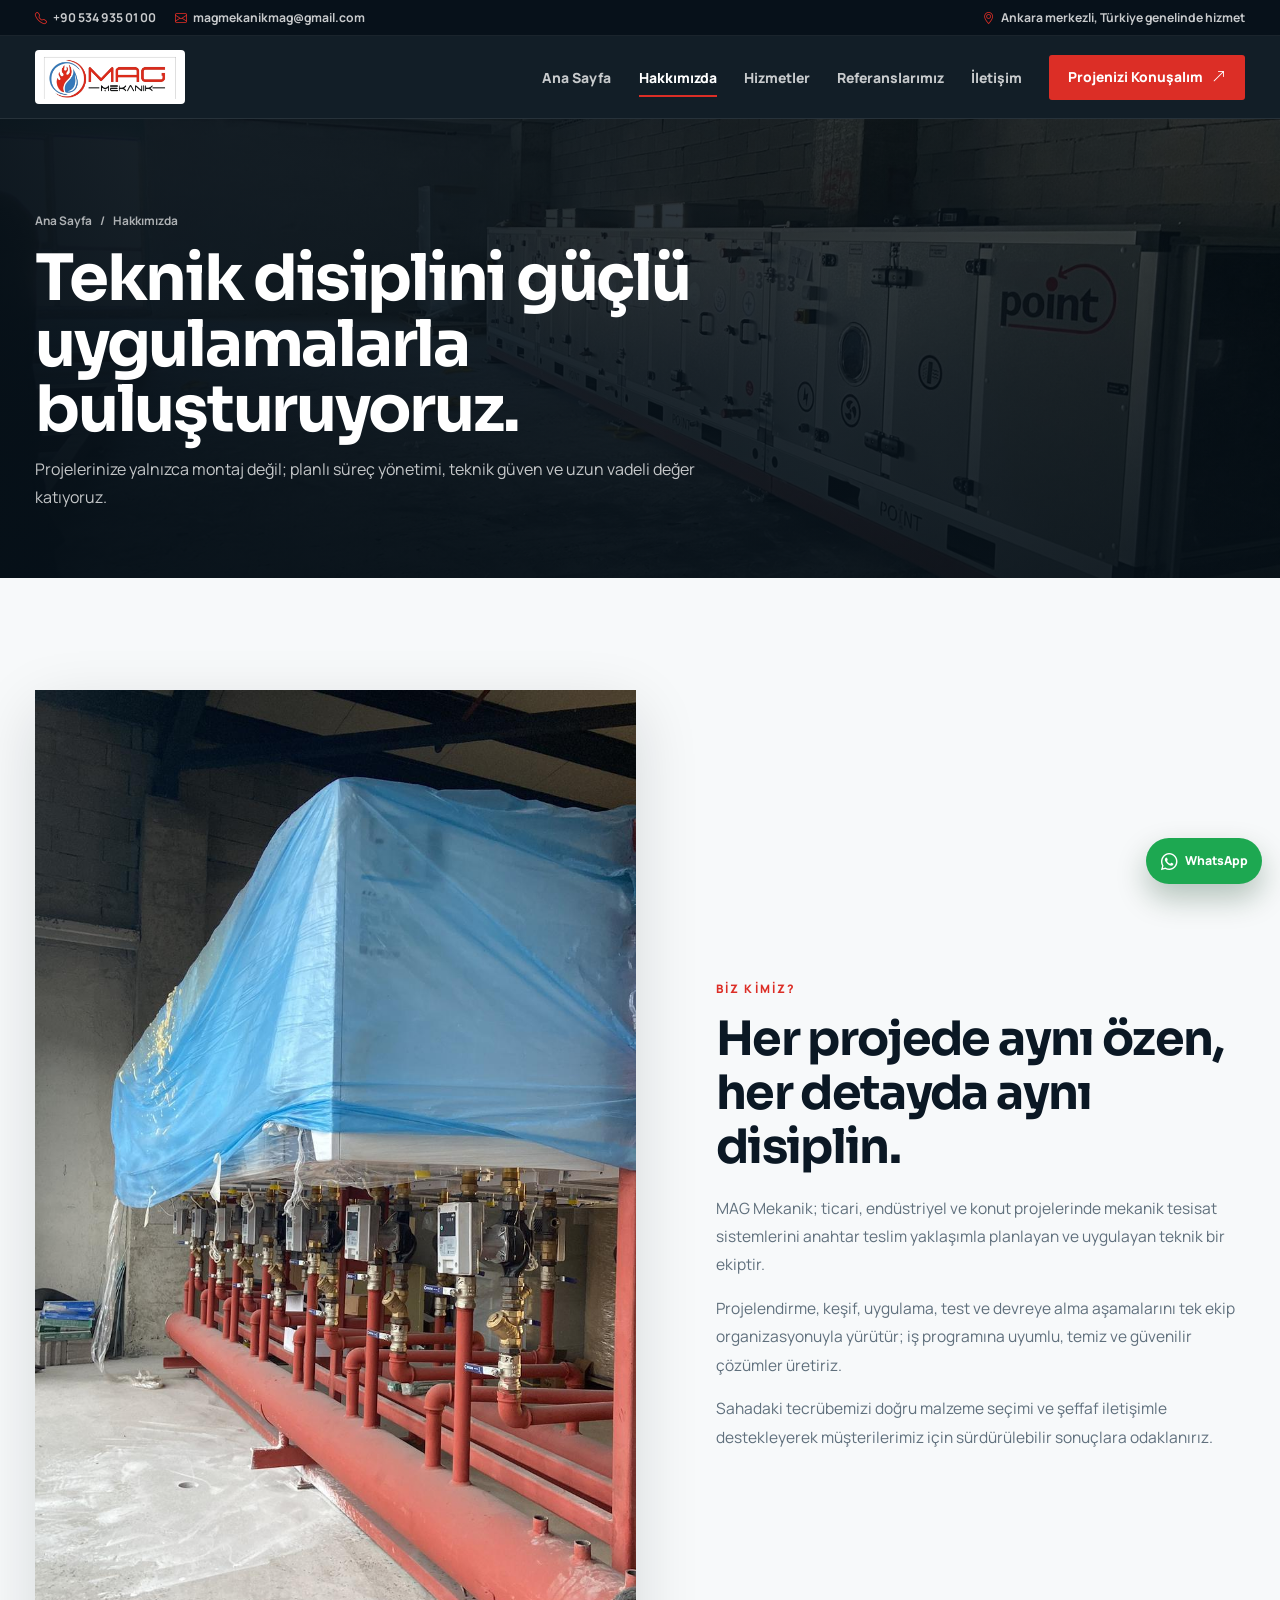
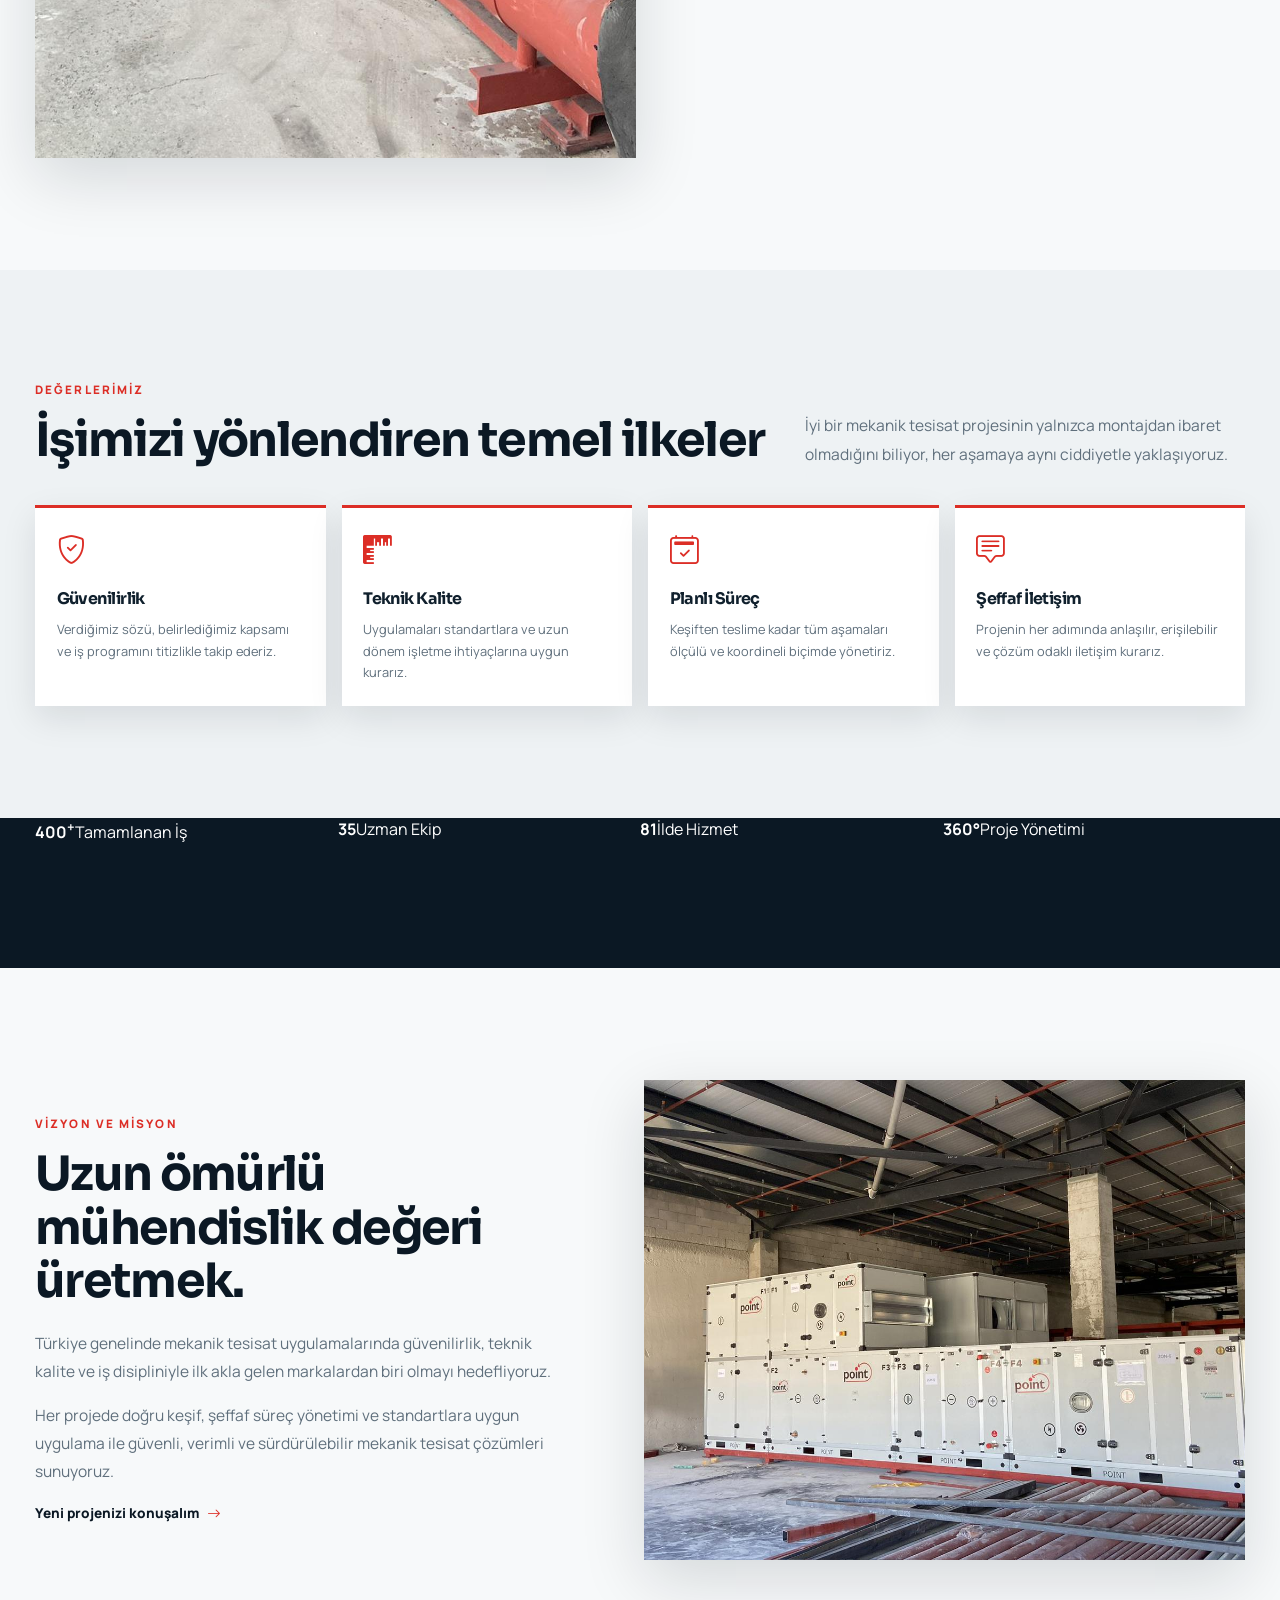
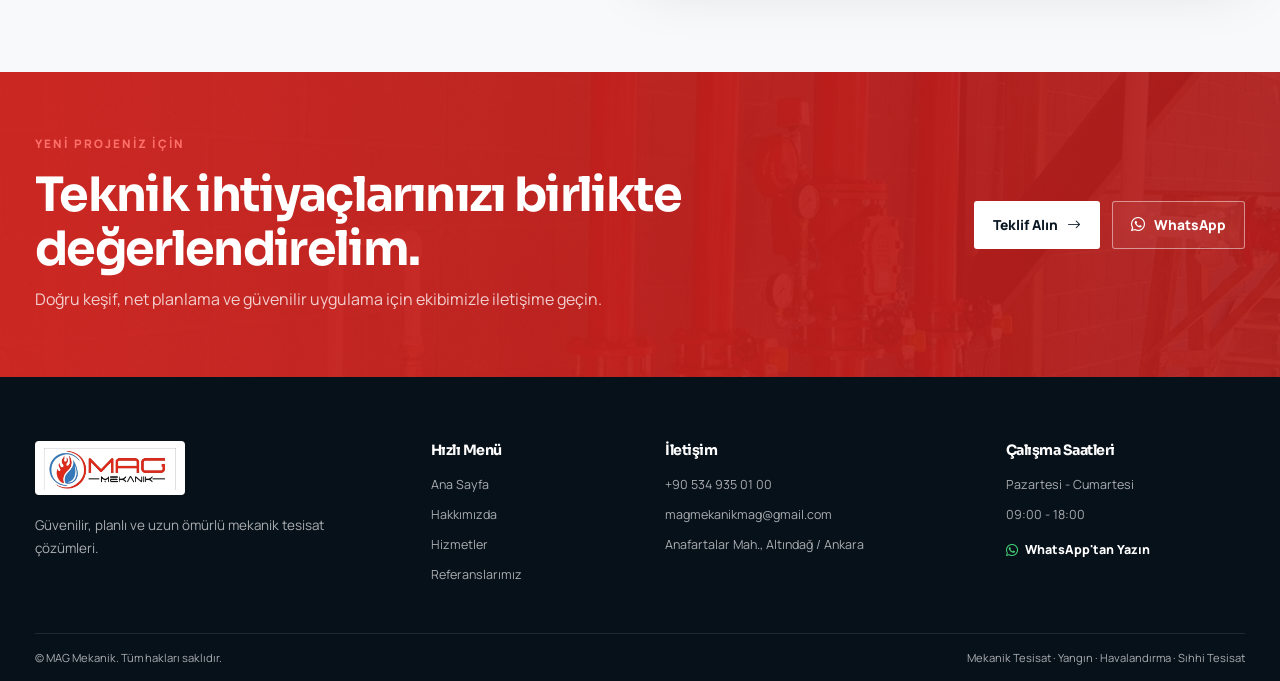
==== commit bba424c6: "Add files via upload" ====
--- a/hakkimizda.html
+++ b/hakkimizda.html
@@ -124,7 +124,7 @@
           </div>
           <div class="cta-actions">
             <a class="btn btn-light" href="iletisim.html">Teklif Alın <i class="bi bi-arrow-right"></i></a>
-            <a class="btn btn-outline-light" href="https://wa.me/905415067615" target="_blank" rel="noopener noreferrer"><i class="bi bi-whatsapp"></i> WhatsApp</a>
+            <a class="btn btn-outline-light" href="https://wa.me/905349350100" target="_blank" rel="noopener noreferrer"><i class="bi bi-whatsapp"></i> WhatsApp</a>
           </div>
         </div>
       </section>
@@ -135,11 +135,11 @@
         <div class="footer-brand"><a class="brand" href="index.html"><img src="assets/mag-logo-clean.png" alt="MAG Mekanik logosu"></a><p>Güvenilir, planlı ve uzun ömürlü mekanik tesisat çözümleri.</p></div>
         <div><h3>Hızlı Menü</h3><ul class="footer-links"><li><a href="index.html">Ana Sayfa</a></li><li><a href="hakkimizda.html">Hakkımızda</a></li><li><a href="hizmetler.html">Hizmetler</a></li><li><a href="referanslar.html">Referanslarımız</a></li></ul></div>
         <div><h3>İletişim</h3><ul class="footer-links"><li><a href="tel:+905349350100">+90 534 935 01 00</a></li><li><a href="mailto:magmekanikmag@gmail.com">magmekanikmag@gmail.com</a></li><li><a href="iletisim.html">Anafartalar Mah., Altındağ / Ankara</a></li></ul></div>
-        <div><h3>Çalışma Saatleri</h3><ul class="footer-links"><li>Pazartesi - Cumartesi</li><li>09:00 - 18:00</li></ul><a class="footer-whatsapp" href="https://wa.me/905415067615" target="_blank" rel="noopener noreferrer"><i class="bi bi-whatsapp"></i> WhatsApp'tan Yazın</a></div>
+        <div><h3>Çalışma Saatleri</h3><ul class="footer-links"><li>Pazartesi - Cumartesi</li><li>09:00 - 18:00</li></ul><a class="footer-whatsapp" href="https://wa.me/905349350100" target="_blank" rel="noopener noreferrer"><i class="bi bi-whatsapp"></i> WhatsApp'tan Yazın</a></div>
       </div>
-      <div class="container footer-bottom"><p>© <span data-year></span> MAG Mekanik. Tüm hakları saklıdır.</p><span>Mekanik Tesisat · Yangın · Havalandırma · Sıhhi Tesisat</span></div>
+      <div class="container footer-bottom"><p>© MAG Mekanik. Tüm hakları saklıdır.</p><span>Mekanik Tesisat · Yangın · Havalandırma · Sıhhi Tesisat</span></div>
     </footer>
-    <a class="floating-whatsapp" href="https://wa.me/905415067615" target="_blank" rel="noopener noreferrer" aria-label="WhatsApp'tan yazın"><i class="bi bi-whatsapp"></i><span>WhatsApp</span></a>
+    <a class="floating-whatsapp" href="https://wa.me/905349350100" target="_blank" rel="noopener noreferrer" aria-label="WhatsApp'tan yazın"><i class="bi bi-whatsapp"></i><span>WhatsApp</span></a>
   </div>
   <script src="main.js"></script>
 </body>
